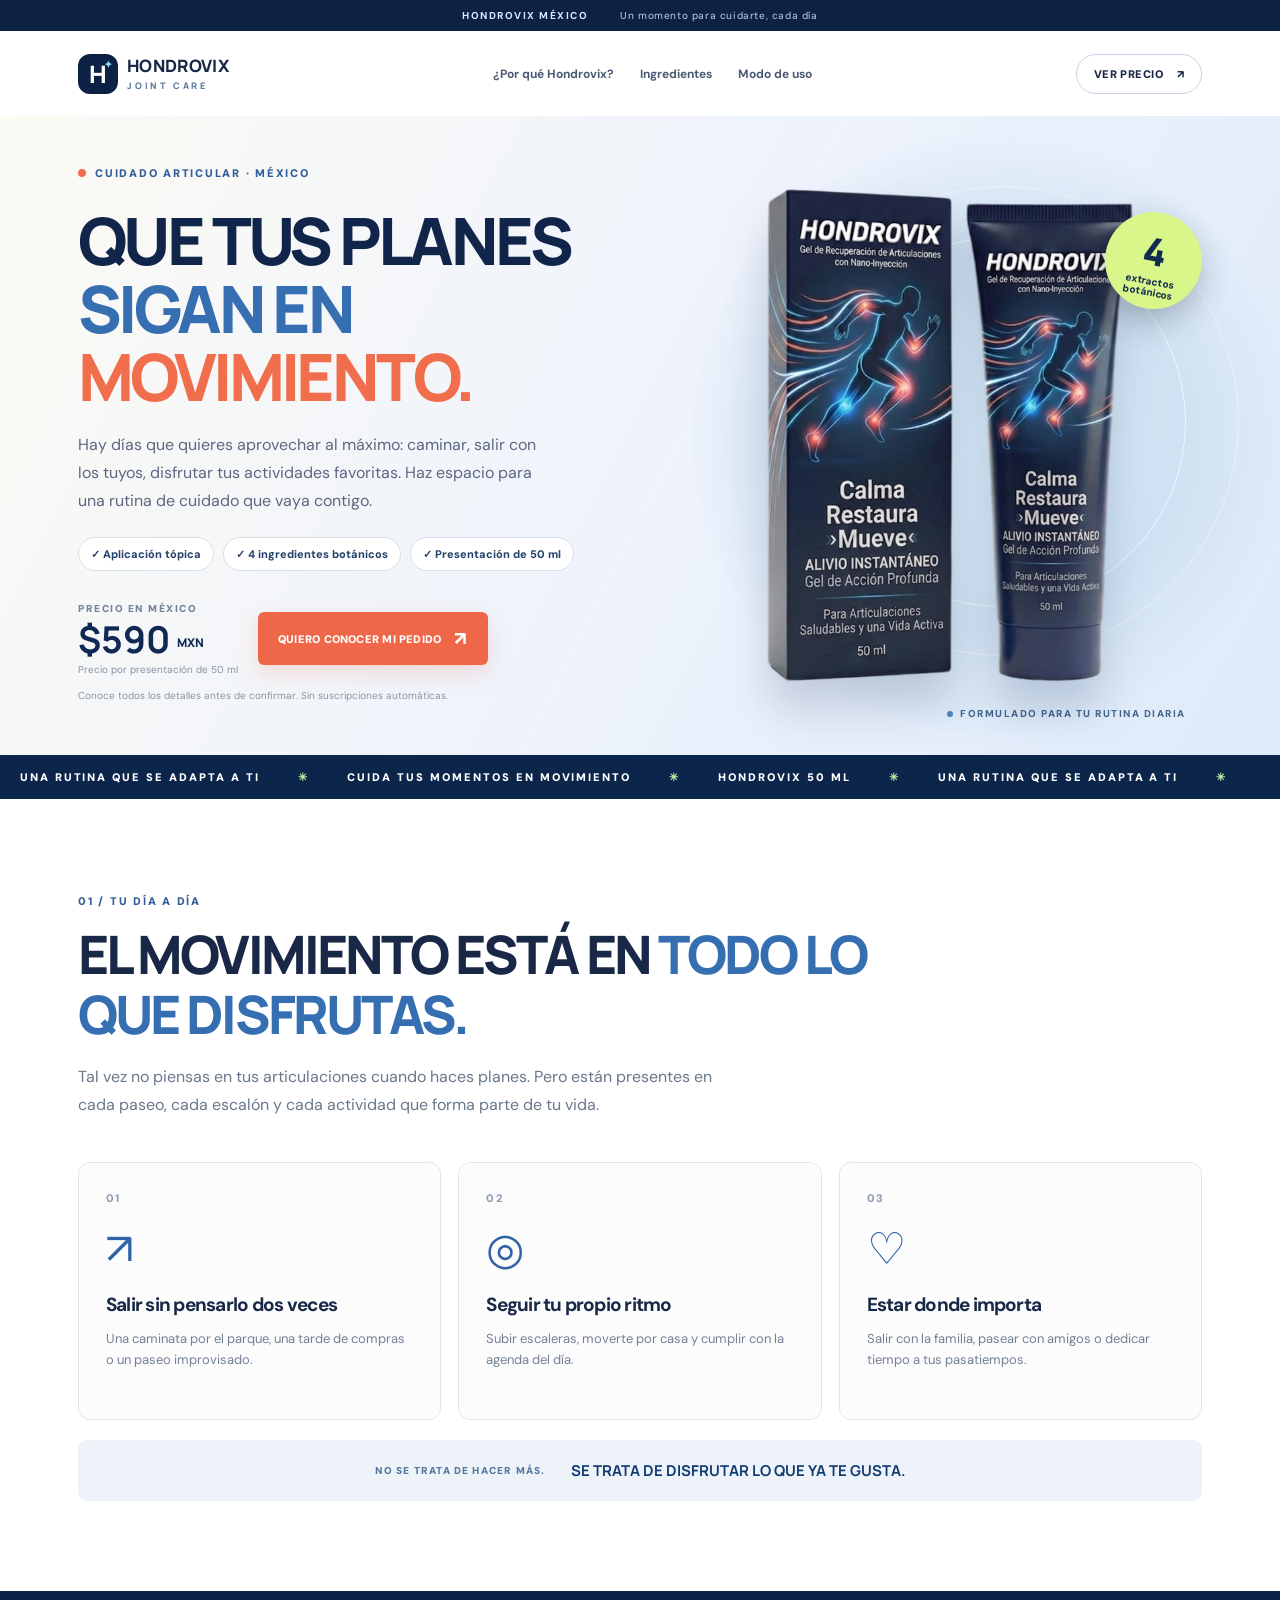
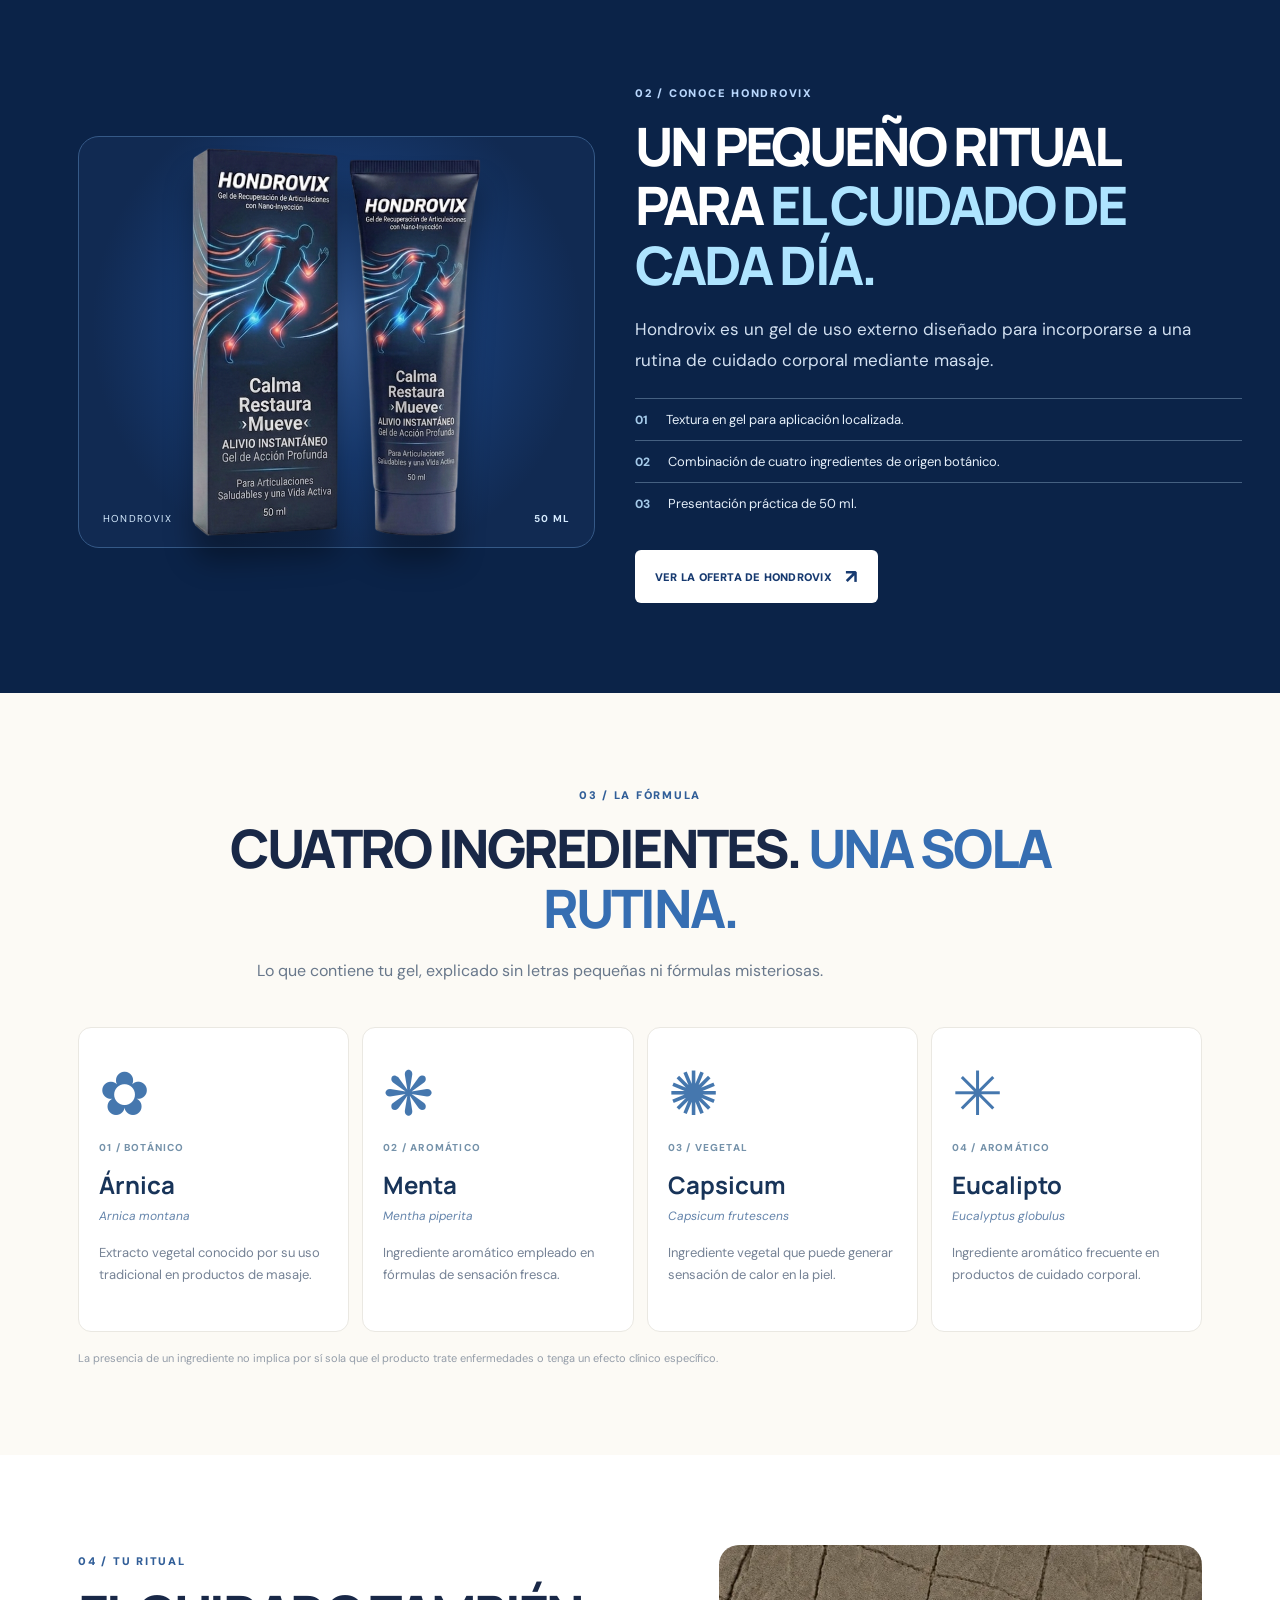
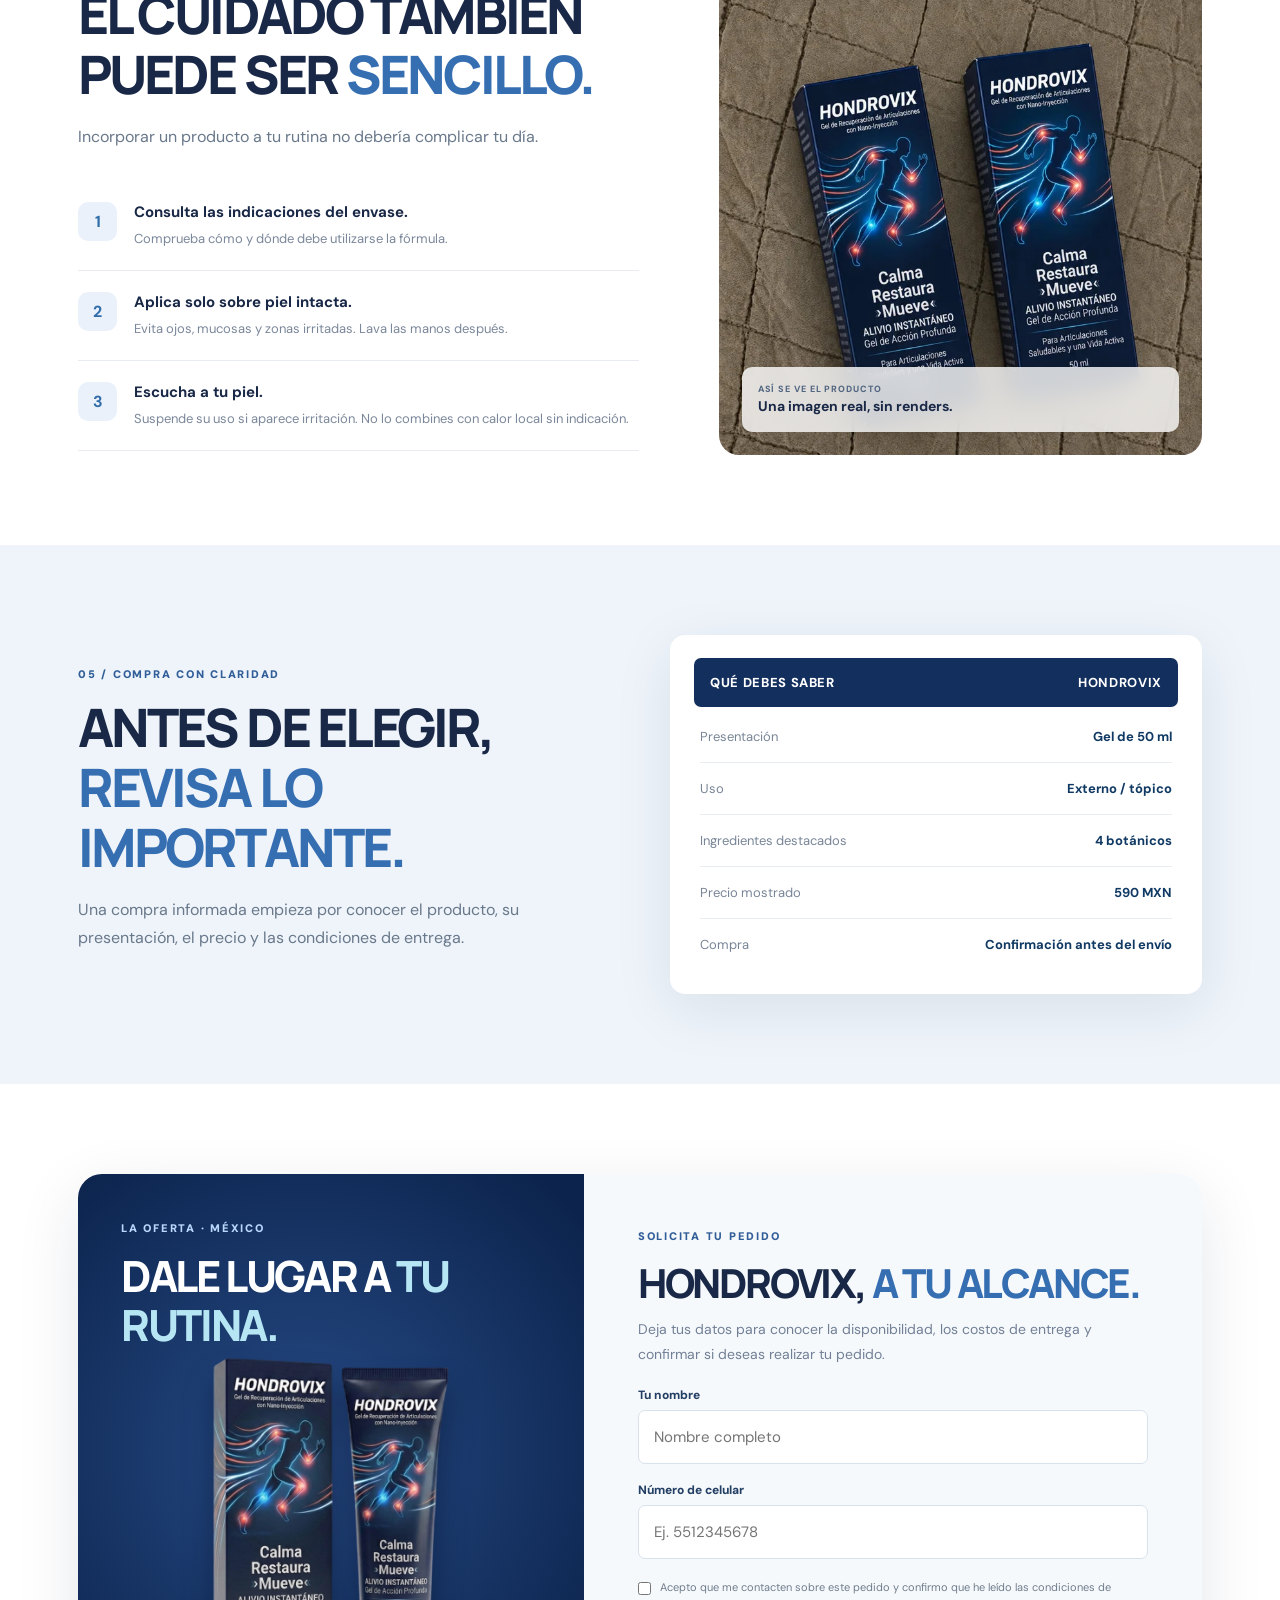
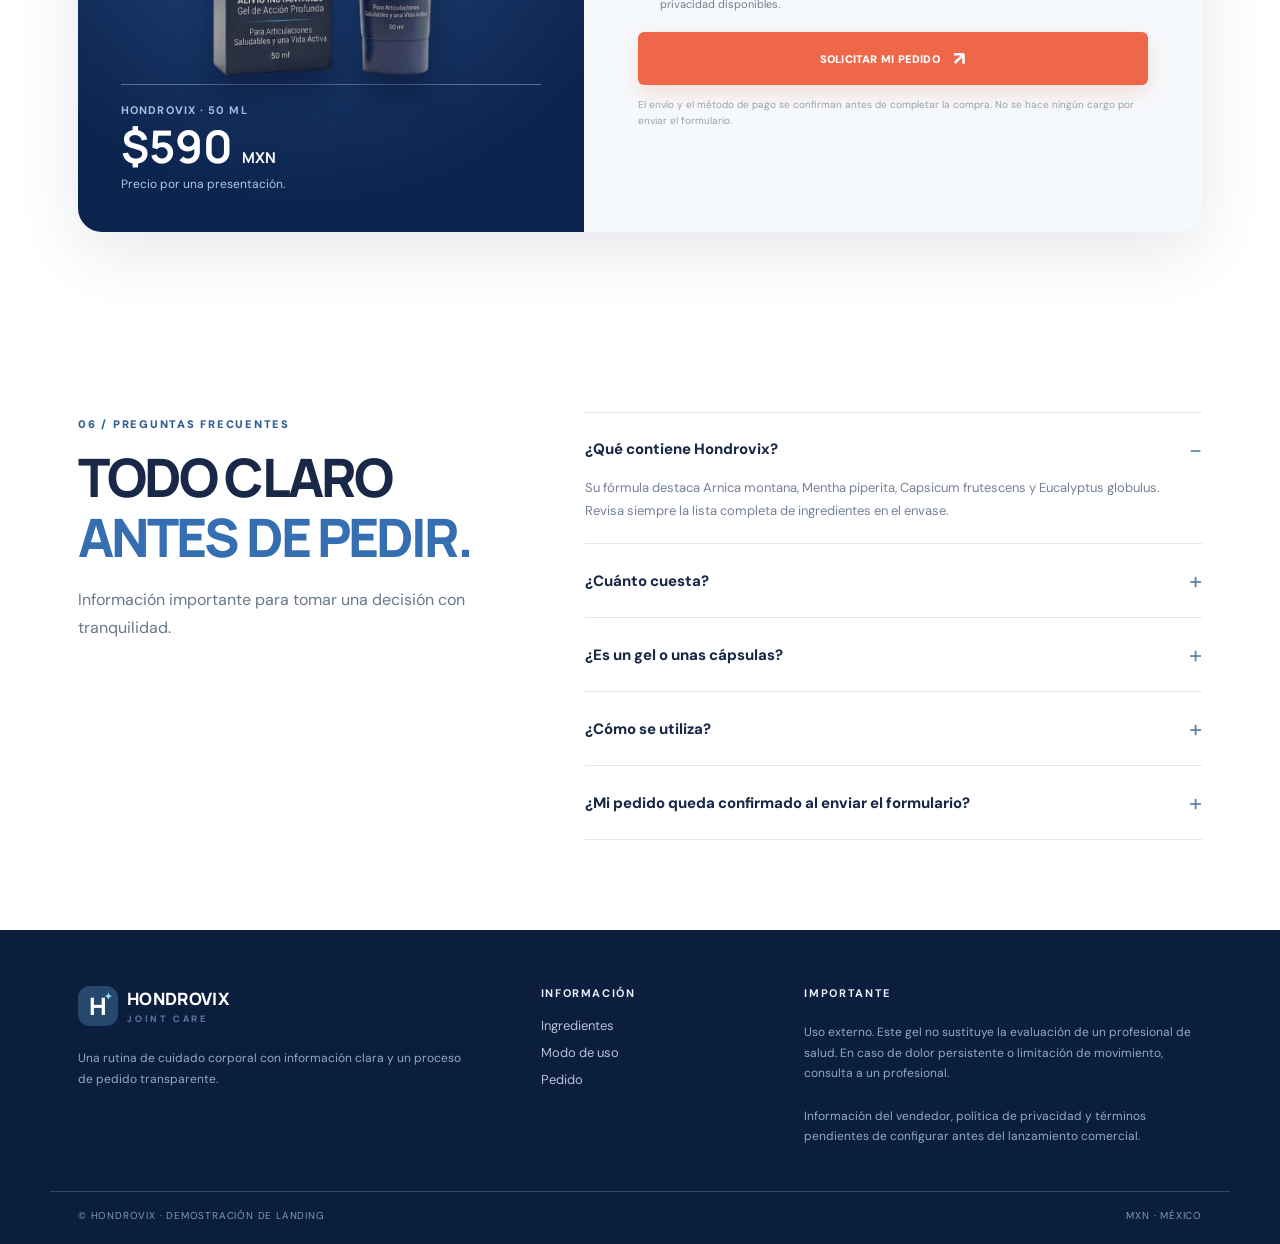
==== mx/hondrovix-premium/index.html @ dce7fdee "Add premium Hondrovix 590 MXN Mexican product funnel with supplied real images" ====
<!doctype html><html lang="es-MX"><head><meta charset="utf-8"><meta name="viewport" content="width=device-width,initial-scale=1"><meta name="theme-color" content="#0e2142"><meta name="description" content="Descubre Hondrovix, gel corporal con árnica, menta, capsicum y eucalipto. Consulta sus ingredientes, modo de uso y precio en México."><title>Hondrovix | Tu rutina, en movimiento</title><link rel="preconnect" href="https://fonts.googleapis.com"><link rel="preconnect" href="https://fonts.gstatic.com" crossorigin><link href="https://fonts.googleapis.com/css2?family=DM+Sans:wght@400;500;600;700;800&family=Manrope:wght@400;500;600;700;800&display=swap" rel="stylesheet"><link rel="stylesheet" href="styles.css"></head><body>
<div class="top-strip"><span>HONDROVIX MÉXICO</span><span>Un momento para cuidarte, cada día</span></div>
<header class="header shell"><a class="brand" href="#inicio"><span class="brandmark">H<span>✦</span></span><span>HONDROVIX<small>JOINT CARE</small></span></a><nav><a href="#porque">¿Por qué Hondrovix?</a><a href="#formula">Ingredientes</a><a href="#uso">Modo de uso</a></nav><a href="#pedido" class="header-cta">VER PRECIO <span>↗</span></a></header>
<main>
<section class="hero" id="inicio"><div class="shell hero-grid"><div class="hero-content"><div class="eyebrow"><span class="dot"></span> CUIDADO ARTICULAR · MÉXICO</div><h1>QUE TUS PLANES <em>SIGAN EN</em> <span>MOVIMIENTO.</span></h1><p class="hero-lead">Hay días que quieres aprovechar al máximo: caminar, salir con los tuyos, disfrutar tus actividades favoritas. Haz espacio para una rutina de cuidado que vaya contigo.</p><div class="mini-checks"><span>✓ Aplicación tópica</span><span>✓ 4 ingredientes botánicos</span><span>✓ Presentación de 50 ml</span></div><div class="hero-mobile-photo"><img src="assets/hondrovix-product.png" alt="Hondrovix gel: tubo y caja de 50 ml"></div><div class="offer-row"><div><small>PRECIO EN MÉXICO</small><strong id="hero-price">$590 <sup>MXN</sup></strong><span>Precio por presentación de 50 ml</span></div><a href="#pedido" class="btn primary" data-track="HeroCTA">QUIERO CONOCER MI PEDIDO <span>↗</span></a></div><p class="hero-note">Conoce todos los detalles antes de confirmar. Sin suscripciones automáticas.</p></div><div class="hero-art"><div class="hero-glow"></div><div class="orb orb-one"></div><div class="orb orb-two"></div><div class="photo-frame"><img src="assets/hondrovix-product.png" alt="Presentación Hondrovix: caja y gel de 50 mililitros"></div><div class="hero-sticker">4 <small>extractos<br>botánicos</small></div><div class="art-foot"><i></i> FORMULADO PARA TU RUTINA DIARIA</div></div></div><div class="marquee"><div>UNA RUTINA QUE SE ADAPTA A TI <span>✳</span> CUIDA TUS MOMENTOS EN MOVIMIENTO <span>✳</span> HONDROVIX 50 ML <span>✳</span> UNA RUTINA QUE SE ADAPTA A TI <span>✳</span></div></div></section>
<section class="problem section" id="porque"><div class="shell"><div class="section-head"><span class="kicker">01 / TU DÍA A DÍA</span><h2>EL MOVIMIENTO ESTÁ EN <em>TODO LO QUE DISFRUTAS.</em></h2><p>Tal vez no piensas en tus articulaciones cuando haces planes. Pero están presentes en cada paseo, cada escalón y cada actividad que forma parte de tu vida.</p></div><div class="moments"><article><div class="moment-number">01</div><div class="moment-icon">↗</div><h3>Salir sin pensarlo dos veces</h3><p>Una caminata por el parque, una tarde de compras o un paseo improvisado.</p></article><article><div class="moment-number">02</div><div class="moment-icon">◎</div><h3>Seguir tu propio ritmo</h3><p>Subir escaleras, moverte por casa y cumplir con la agenda del día.</p></article><article><div class="moment-number">03</div><div class="moment-icon">♡</div><h3>Estar donde importa</h3><p>Salir con la familia, pasear con amigos o dedicar tiempo a tus pasatiempos.</p></article></div><div class="bridge"><span>NO SE TRATA DE HACER MÁS.</span><strong>SE TRATA DE DISFRUTAR LO QUE YA TE GUSTA.</strong></div></div></section>
<section class="discover section"><div class="shell discover-grid"><div class="discover-visual"><img src="assets/hondrovix-product.png" alt="Hondrovix producto para uso externo"><div class="visual-caption">HONDROVIX <b>50 ML</b></div></div><div><span class="kicker light">02 / CONOCE HONDROVIX</span><h2>UN PEQUEÑO RITUAL PARA <em>EL CUIDADO DE CADA DÍA.</em></h2><p class="big-copy">Hondrovix es un gel de uso externo diseñado para incorporarse a una rutina de cuidado corporal mediante masaje.</p><div class="detail-list"><div><span>01</span><p>Textura en gel para aplicación localizada.</p></div><div><span>02</span><p>Combinación de cuatro ingredientes de origen botánico.</p></div><div><span>03</span><p>Presentación práctica de 50 ml.</p></div></div><a class="btn white" href="#pedido" data-track="DiscoverCTA">VER LA OFERTA DE HONDROVIX <span>↗</span></a></div></div></section>
<section class="formula section" id="formula"><div class="shell"><div class="section-head centered"><span class="kicker">03 / LA FÓRMULA</span><h2>CUATRO INGREDIENTES. <em>UNA SOLA RUTINA.</em></h2><p>Lo que contiene tu gel, explicado sin letras pequeñas ni fórmulas misteriosas.</p></div><div class="ingredient-grid"><article><div class="ingredient-symbol">✿</div><span>01 / BOTÁNICO</span><h3>Árnica</h3><small>Arnica montana</small><p>Extracto vegetal conocido por su uso tradicional en productos de masaje.</p></article><article><div class="ingredient-symbol">❋</div><span>02 / AROMÁTICO</span><h3>Menta</h3><small>Mentha piperita</small><p>Ingrediente aromático empleado en fórmulas de sensación fresca.</p></article><article><div class="ingredient-symbol">✺</div><span>03 / VEGETAL</span><h3>Capsicum</h3><small>Capsicum frutescens</small><p>Ingrediente vegetal que puede generar sensación de calor en la piel.</p></article><article><div class="ingredient-symbol">✳</div><span>04 / AROMÁTICO</span><h3>Eucalipto</h3><small>Eucalyptus globulus</small><p>Ingrediente aromático frecuente en productos de cuidado corporal.</p></article></div><p class="micro-note">La presencia de un ingrediente no implica por sí sola que el producto trate enfermedades o tenga un efecto clínico específico.</p></div></section>
<section class="how section" id="uso"><div class="shell how-grid"><div><span class="kicker">04 / TU RITUAL</span><h2>EL CUIDADO TAMBIÉN PUEDE SER <em>SENCILLO.</em></h2><p>Incorporar un producto a tu rutina no debería complicar tu día.</p><div class="steps"><div><b>1</b><p><strong>Consulta las indicaciones del envase.</strong><span>Comprueba cómo y dónde debe utilizarse la fórmula.</span></p></div><div><b>2</b><p><strong>Aplica solo sobre piel intacta.</strong><span>Evita ojos, mucosas y zonas irritadas. Lava las manos después.</span></p></div><div><b>3</b><p><strong>Escucha a tu piel.</strong><span>Suspende su uso si aparece irritación. No lo combines con calor local sin indicación.</span></p></div></div></div><div class="real-photo"><img src="assets/hondrovix-real.webp" alt="Fotografía real de las cajas de Hondrovix"><div class="photo-label"><span>ASÍ SE VE EL PRODUCTO</span><b>Una imagen real, sin renders.</b></div></div></div></section>
<section class="compete section"><div class="shell compare-grid"><div><span class="kicker">05 / COMPRA CON CLARIDAD</span><h2>ANTES DE ELEGIR, <em>REVISA LO IMPORTANTE.</em></h2><p>Una compra informada empieza por conocer el producto, su presentación, el precio y las condiciones de entrega.</p></div><div class="comparison"><div class="compare-head"><span>QUÉ DEBES SABER</span><b>HONDROVIX</b></div><div><span>Presentación</span><strong>Gel de 50 ml</strong></div><div><span>Uso</span><strong>Externo / tópico</strong></div><div><span>Ingredientes destacados</span><strong>4 botánicos</strong></div><div><span>Precio mostrado</span><strong>590 MXN</strong></div><div><span>Compra</span><strong>Confirmación antes del envío</strong></div></div></div></section>
<section class="order section" id="pedido"><div class="shell"><div class="order-wrapper"><div class="order-visual"><span class="kicker light">LA OFERTA · MÉXICO</span><h2>DALE LUGAR A <em>TU RUTINA.</em></h2><img src="assets/hondrovix-product.png" alt="Un paquete de Hondrovix, gel y caja"><div class="order-price"><span>HONDROVIX · 50 ML</span><strong>$590 <small>MXN</small></strong><p>Precio por una presentación.</p></div></div><div class="order-form"><span class="kicker">SOLICITA TU PEDIDO</span><h2>HONDROVIX, <em>A TU ALCANCE.</em></h2><p>Deja tus datos para conocer la disponibilidad, los costos de entrega y confirmar si deseas realizar tu pedido.</p><form id="lead-form" novalidate><label for="full-name">Tu nombre</label><input id="full-name" name="name" placeholder="Nombre completo" autocomplete="name" minlength="2" required><label for="telephone">Número de celular</label><input id="telephone" type="tel" name="phone" placeholder="Ej. 5512345678" autocomplete="tel" inputmode="tel" required><label class="checkline"><input type="checkbox" name="consent" required> <span>Acepto que me contacten sobre este pedido y confirmo que he leído las condiciones de privacidad disponibles.</span></label><input type="hidden" name="offer_code" value="G2"><input type="hidden" name="offer_id" value="1670"><button class="btn primary full" type="submit">SOLICITAR MI PEDIDO <span>↗</span></button><p id="form-status" aria-live="polite" class="form-status"></p><small>El envío y el método de pago se confirman antes de completar la compra. No se hace ningún cargo por enviar el formulario.</small></form></div></div></div></section>
<section class="faq section"><div class="shell faq-grid"><div><span class="kicker">06 / PREGUNTAS FRECUENTES</span><h2>TODO CLARO <em>ANTES DE PEDIR.</em></h2><p>Información importante para tomar una decisión con tranquilidad.</p></div><div class="questions"><details open><summary>¿Qué contiene Hondrovix?</summary><p>Su fórmula destaca Arnica montana, Mentha piperita, Capsicum frutescens y Eucalyptus globulus. Revisa siempre la lista completa de ingredientes en el envase.</p></details><details><summary>¿Cuánto cuesta?</summary><p>El precio de la presentación ofrecida es de $590 MXN. Los costos de envío, si corresponden, se informan antes de confirmar el pedido.</p></details><details><summary>¿Es un gel o unas cápsulas?</summary><p>Hondrovix es un gel tópico de 50 ml para uso externo; no se ingiere.</p></details><details><summary>¿Cómo se utiliza?</summary><p>Sigue las instrucciones reales del envase. Evita piel irritada, ojos y mucosas. Los extractos vegetales pueden causar irritación en personas sensibles.</p></details><details><summary>¿Mi pedido queda confirmado al enviar el formulario?</summary><p>No. Primero se verifican los datos, la disponibilidad y las condiciones de envío y pago. La compra se confirma después.</p></details></div></div></section>
</main><footer><div class="shell foot-grid"><div><a class="brand footbrand" href="#inicio"><span class="brandmark">H<span>✦</span></span><span>HONDROVIX<small>JOINT CARE</small></span></a><p>Una rutina de cuidado corporal con información clara y un proceso de pedido transparente.</p></div><div><strong>INFORMACIÓN</strong><a href="#formula">Ingredientes</a><a href="#uso">Modo de uso</a><a href="#pedido">Pedido</a></div><div><strong>IMPORTANTE</strong><p>Uso externo. Este gel no sustituye la evaluación de un profesional de salud. En caso de dolor persistente o limitación de movimiento, consulta a un profesional.</p><p id="seller-note">Información del vendedor, política de privacidad y términos pendientes de configurar antes del lanzamiento comercial.</p></div></div><div class="shell copyright"><span>© HONDROVIX · DEMOSTRACIÓN DE LANDING</span><span>MXN · MÉXICO</span></div></footer><div class="sticky-cta"><div><small>HONDROVIX 50 ML</small><strong>$590 MXN</strong></div><a href="#pedido" data-track="StickyCTA">PEDIR AHORA ↗</a></div><script src="config.js"></script><script src="app.js"></script></body></html>
---- mx/hondrovix-premium/styles.css ----
:root{--navy:#0d2145;--blue:#173a77;--cream:#f7f4ed;--ink:#192847;--muted:#65738a;--lime:#d8f58e;--coral:#fa684b;--line:#e5e9ef;--white:#fff;--shadow:0 15px 60px #0b1c3e16}*{box-sizing:border-box}html{scroll-behavior:smooth}body{margin:0;color:var(--ink);font-family:'DM Sans',Arial,sans-serif;background:#fff;-webkit-font-smoothing:antialiased}a{color:inherit;text-decoration:none}button,input{font:inherit}button{cursor:pointer}img{display:block;max-width:100%}.shell{max-width:1180px;margin:auto;padding:0 28px}.top-strip{background:#0d2145;color:#dae5ff;min-height:31px;display:flex;justify-content:center;align-items:center;gap:32px;font-weight:800;font-size:10px;letter-spacing:.15em}.top-strip span+span{font-weight:500;letter-spacing:.06em;color:#a6bddd}.header{height:85px;display:flex;align-items:center;gap:34px;justify-content:space-between}.brand{display:flex;gap:9px;align-items:center;font-family:Manrope;font-size:17px;font-weight:800;letter-spacing:.02em;line-height:1}.brand small{display:block;color:#5b789d;font-size:9px;letter-spacing:.31em;margin-top:7px}.brandmark{display:grid;place-items:center;position:relative;color:#fff;font-weight:900;font-size:24px;background:var(--navy);border-radius:12px;width:40px;height:40px}.brandmark span{position:absolute;color:#8bdbfe;font-size:10px;right:6px;top:5px}.header nav{display:flex;gap:26px;font-size:12px;color:#4b5a73;font-weight:700}.header nav a:hover{color:#006bdf}.header-cta{border:1px solid #c7d4e7;padding:12px 17px;border-radius:50px;font-size:11px;font-weight:900;letter-spacing:.04em;white-space:nowrap}.header-cta span{margin-left:10px}.hero{background:linear-gradient(117deg,#fcfaf4 0%,#eef3fc 52%,#ddeafa 100%);overflow:hidden}.hero-grid{display:grid;grid-template-columns:53% 47%;min-height:610px;align-items:center}.hero-content{padding:45px 0 53px;position:relative;z-index:2}.eyebrow,.kicker{font-size:11px;letter-spacing:.16em;font-weight:900;color:#315e98;display:inline-flex;align-items:center;gap:9px}.dot{width:8px;height:8px;border-radius:100%;background:#ef704f;display:inline-block}h1,h2,h3,p{margin-top:0}h1,h2{font-family:Manrope,Arial,sans-serif;letter-spacing:-.055em}h1{font-size:clamp(41px,5.1vw,76px);line-height:1.04;margin:25px 0 20px;color:#11254b;font-weight:800}h1 em,h2 em{font-style:normal;color:#366eb2}h1 span{display:block;color:#f16e4c}.hero-lead{font-size:16px;line-height:1.75;color:#5c6881;max-width:480px}.mini-checks{display:flex;flex-wrap:wrap;gap:9px;margin:22px 0 31px}.mini-checks span{background:#fff;border:1px solid #d7e1ea;padding:9px 12px;border-radius:35px;font-size:11px;font-weight:800;color:#24426b}.offer-row{display:flex;align-items:center;gap:20px}.offer-row>div{min-width:160px}.offer-row small,.offer-row strong,.offer-row>div>span{display:block}.offer-row small{letter-spacing:.15em;font-size:10px;font-weight:900;color:#72839a}.offer-row strong{font-family:Manrope;font-size:37px;color:#102954;line-height:1.3}.offer-row strong sup{font-size:12px;font-weight:800;vertical-align:middle}.offer-row>div>span{font-size:10px;color:#8793a5}.btn{min-height:53px;display:inline-flex;align-items:center;justify-content:center;gap:13px;border-radius:6px;padding:14px 20px;letter-spacing:.02em;font-size:11px;font-weight:900;text-align:center;border:0;transition:transform .2s,box-shadow .2s}.btn:hover{transform:translateY(-2px);box-shadow:0 12px 25px #f15c453c}.btn span{font-size:19px}.primary{background:#ef6749;color:#fff;box-shadow:0 8px 21px #ee694433}.hero-note{font-size:10px;color:#8a93a3;margin:13px 0 0}.hero-art{height:100%;position:relative;display:flex;align-items:center;justify-content:center}.hero-glow{position:absolute;width:600px;height:600px;border-radius:50%;background:radial-gradient(circle,#d8eaf9 0%,#bfd7eb8a 45%,transparent 73%);right:-17%;top:3%}.orb{position:absolute;border:1px solid #ffffffa6;border-radius:50%;width:370px;height:370px;right:3%;top:19%}.orb-two{width:470px;height:470px;right:-7%;top:11%;border-color:#f7f9fa94}.photo-frame{position:relative;z-index:1;width:105%;transform:translate(12px,0)}.photo-frame img{width:100%;max-height:520px;object-fit:contain;filter:drop-shadow(0 31px 22px #1228512d)}.hero-sticker{position:absolute;z-index:2;top:15%;right:0;border-radius:50%;width:97px;height:97px;display:flex;flex-direction:column;align-items:center;justify-content:center;background:#d9f68b;color:#132b4f;font-family:Manrope;font-weight:900;font-size:38px;transform:rotate(11deg);box-shadow:0 12px 32px #2c3b4852}.hero-sticker small{font-family:'DM Sans';font-size:10px;line-height:1.1;text-align:center;font-weight:800}.art-foot{position:absolute;bottom:35px;right:16px;color:#43658b;font-size:10px;letter-spacing:.15em;font-weight:800}.art-foot i{width:6px;height:6px;background:#4c86bc;border-radius:50%;display:inline-block;margin-right:4px}.hero-mobile-photo{display:none}.marquee{background:#0c254b;color:#fff;overflow:hidden;white-space:nowrap;padding:15px 0}.marquee>div{width:max-content;min-width:100%;text-align:center;font-size:11px;letter-spacing:.18em;font-weight:900}.marquee span{color:#c0f6a2;margin:0 33px}.section{padding:90px 0}.section-head{max-width:860px}.section-head.centered{text-align:center;margin:auto auto 42px}.section-head h2,.discover h2,.how h2,.compare-grid h2,.faq h2,.order h2{font-size:clamp(32px,4.2vw,53px);font-weight:800;line-height:1.13;margin:15px 0 18px}.section-head p,.how-grid>div>p,.compare-grid>div>p,.faq-grid>div>p{color:#69788b;font-size:16px;line-height:1.75;max-width:660px}.moments{display:grid;grid-template-columns:repeat(3,1fr);gap:17px;margin-top:43px}.moments article{padding:28px 27px 37px;min-height:258px;border:1px solid #e1e7f0;background:#fcfcfc;border-radius:12px;position:relative;transition:transform .2s,background .2s}.moments article:hover{transform:translateY(-4px);background:#f5f9fd}.moment-number{font-size:11px;color:#8b9bb1;letter-spacing:.13em;font-weight:800}.moment-icon{font-size:44px;color:#3065a5;margin:15px 0 14px}.moments h3{font-size:19px;letter-spacing:-.04em;margin-bottom:11px}.moments p{font-size:13px;color:#748096;line-height:1.65;margin:0}.bridge{margin-top:20px;border-radius:9px;background:#edf3f9;padding:20px;display:flex;align-items:center;justify-content:center;gap:25px;text-align:center}.bridge span{font-size:10px;font-weight:900;letter-spacing:.12em;color:#5678a0}.bridge strong{font-family:Manrope;font-size:15px;color:#0f3b70}.discover{background:#0b2348;color:#fff;overflow:hidden}.discover-grid{display:grid;grid-template-columns:46% 54%;align-items:center;gap:40px}.discover-visual{position:relative;min-height:400px;background:radial-gradient(circle at 50% 46%,#325a98 0%,#173a70 40%,#112a52 72%);border:1px solid #355987;border-radius:21px;display:flex;justify-content:center;align-items:center}.discover-visual img{width:88%;max-height:410px;object-fit:contain;filter:drop-shadow(0 26px 14px #0005)}.visual-caption{position:absolute;bottom:22px;left:24px;right:24px;color:#d7ecff;font-size:10px;letter-spacing:.12em}.visual-caption b{float:right}.discover .kicker,.order .kicker.light{color:#b9d7fd}.discover h2{color:#fff}.discover h2 em{color:#aee4ff}.big-copy{color:#d2e0f1;font-size:17px;line-height:1.8}.detail-list{margin:23px 0 26px}.detail-list>div{border-top:1px solid #456081;display:flex;align-items:center;gap:18px;padding:12px 0}.detail-list span{color:#a5cae9;font-size:12px;font-weight:800}.detail-list p{color:#e5eff9;font-size:13px;margin:0}.btn.white{background:#fff;color:#173a70}.formula{background:#fcfaf5}.ingredient-grid{display:grid;grid-template-columns:repeat(4,1fr);gap:13px}.ingredient-grid article{background:#fff;border:1px solid #eae8e2;border-radius:13px;padding:25px 20px 32px;min-height:300px}.ingredient-symbol{height:82px;display:flex;align-items:center;color:#4577ae;font-size:61px}.ingredient-grid article>span{font-size:10px;letter-spacing:.12em;color:#7592aa;font-weight:800}.ingredient-grid h3{font-family:Manrope;font-size:24px;margin:12px 0 3px;color:#183459}.ingredient-grid small{font-size:12px;color:#6484ab;font-style:italic}.ingredient-grid p{font-size:13px;color:#758295;line-height:1.7;margin-top:17px}.micro-note{font-size:11px;color:#949da9;margin:19px 0 0}.how-grid{display:grid;grid-template-columns:1fr 43%;gap:80px;align-items:center}.steps{margin-top:30px}.steps>div{display:flex;gap:17px;padding:21px 0;border-bottom:1px solid #e8ecf2}.steps b{width:39px;height:39px;display:grid;place-items:center;border-radius:10px;background:#eaf1fb;color:#316da9;flex-shrink:0}.steps strong{display:block;font-size:15px;margin-bottom:7px}.steps span{display:block;color:#7b879a;font-size:13px;line-height:1.55}.steps p{margin:0}.real-photo{height:510px;position:relative;border-radius:20px;overflow:hidden;background:#d1c7b8}.real-photo>img{width:100%;height:100%;object-fit:cover}.photo-label{position:absolute;left:23px;right:23px;bottom:23px;background:#fffc;padding:16px;border-radius:10px;backdrop-filter:blur(10px)}.photo-label span{display:block;font-size:9px;letter-spacing:.1em;color:#526681;font-weight:800}.photo-label b{font-size:14px}.compete{background:#eef4fa}.compare-grid{display:grid;grid-template-columns:1fr 1fr;gap:60px;align-items:center}.comparison{background:#fff;border-radius:15px;padding:24px 30px;box-shadow:var(--shadow)}.comparison>div{display:flex;align-items:center;justify-content:space-between;gap:12px;padding:17px 0;border-bottom:1px solid #e7edf2;font-size:13px}.comparison>div:last-child{border:0}.comparison>div>span{color:#788597}.comparison strong{font-size:13px;color:#103963;text-align:right}.comparison .compare-head{background:#132f5d;color:#fff;padding:16px;border-radius:7px;border:0;margin:-1px -6px 4px;font-weight:800;letter-spacing:.05em}.compare-head span,.compare-head b{color:#fff!important}.order{background:#fff}.order-wrapper{display:grid;grid-template-columns:45% 55%;background:#f6f9fc;border-radius:24px;overflow:hidden;box-shadow:0 20px 65px #0a25501b}.order-visual{background:radial-gradient(circle at 45% 42%,#264a85,#0c244d 76%);color:#fff;padding:47px 43px 40px;display:flex;flex-direction:column;align-items:flex-start;position:relative;overflow:hidden}.order-visual h2{font-size:43px;color:#fff;margin:17px 0 0}.order-visual h2 em{color:#b6e6f4}.order-visual>img{width:93%;height:335px;object-fit:contain;margin:auto;filter:drop-shadow(0 20px 15px #020b2166)}.order-price{width:100%;display:flex;flex-direction:column;border-top:1px solid #577298;padding-top:18px}.order-price span{color:#a9c3e5;font-size:11px;letter-spacing:.1em;font-weight:700}.order-price strong{font-family:Manrope;font-size:45px;line-height:1.3}.order-price strong small{font-size:15px}.order-price p{font-size:12px;color:#b3c7e3;margin:0}.order-form{padding:50px 54px}.order-form>p{font-size:14px;line-height:1.75;color:#728096;margin:0 0 21px}.order-form h2{font-size:40px;margin-bottom:12px}.order-form form>label:not(.checkline){font-size:12px;color:#233f64;font-weight:800;display:block;margin:18px 0 7px}.order-form input:not([type=checkbox]){width:100%;padding:16px 15px;border:1px solid #d8e2ec;border-radius:7px;background:#fff;outline:none;font-size:15px}.order-form input:focus{border-color:#2b74be;box-shadow:0 0 0 3px #2b74be18}.checkline{display:flex;align-items:flex-start;gap:9px;margin:20px 0;font-size:11px;color:#707d8c;line-height:1.5}.checkline input{margin:3px 0 0;flex-shrink:0}.full{width:100%}.order-form form>small{display:block;font-size:10px;line-height:1.6;color:#98a1ae;margin-top:12px}.form-status{margin:10px 0;color:#0b7054;font-size:12px;line-height:1.45}.form-status.error{color:#b8322b}.faq-grid{display:grid;grid-template-columns:38% 1fr;gap:80px}.questions details{border-bottom:1px solid #e3e8f0;padding:21px 0}.questions details:first-child{border-top:1px solid #e3e8f0}.questions summary{cursor:pointer;list-style:none;font-weight:800;font-size:15px;display:flex;align-items:center;justify-content:space-between;gap:16px}.questions summary:after{content:'+';font-weight:400;font-size:24px;color:#5c83b3}.questions details[open] summary:after{content:'−'}.questions p{font-size:13px;line-height:1.75;color:#758197;margin:12px 25px 0 0}footer{background:#0b1e3d;color:#eaf0fa;padding:56px 0 22px}.foot-grid{display:grid;grid-template-columns:1.4fr .7fr 1.4fr;gap:65px}.footbrand{color:#fff}.footbrand .brandmark{background:#27486d}.foot-grid p{color:#95a9c3;font-size:12px;line-height:1.7;margin-top:22px}.foot-grid strong{display:block;font-size:11px;letter-spacing:.15em;margin-bottom:17px}.foot-grid a:not(.brand){display:block;color:#b3c3d8;font-size:13px;margin:10px 0}.copyright{border-top:1px solid #314567;margin-top:33px;padding-top:17px;display:flex;justify-content:space-between;font-size:10px;color:#8299b5;letter-spacing:.08em}.sticky-cta{display:none}@media(max-width:1020px){.header nav{gap:12px}.hero-grid{grid-template-columns:54% 46%}.hero-content h1{font-size:53px}.offer-row{align-items:flex-start;flex-direction:column;gap:10px}.hero-art .photo-frame{transform:translate(0,0)}.how-grid{gap:35px}.discover-grid{gap:25px}.order-form{padding:38px 30px}.foot-grid{gap:30px}}@media(max-width:720px){.shell{padding:0 19px}.top-strip{font-size:9px;gap:12px}.top-strip span+span{display:none}.header{height:70px}.header nav{display:none}.brand{font-size:15px}.header-cta{font-size:9px;padding:11px 14px}.hero-grid{display:flex;flex-direction:column;align-items:stretch;min-height:auto}.hero-content{padding:43px 0 37px}.hero h1{font-size:clamp(38px,11.2vw,63px);margin:21px 0 14px;line-height:1.04;max-width:550px}.hero-lead{font-size:14px;line-height:1.65}.mini-checks{gap:6px;margin:18px 0}.mini-checks span{font-size:9px;padding:8px}.hero-mobile-photo{display:block;max-width:350px;height:280px;margin:-2px auto 6px}.hero-mobile-photo img{width:100%;height:100%;object-fit:contain;filter:drop-shadow(0 14px 12px #142a4833)}.hero-art{display:none}.offer-row{display:flex;flex-direction:row;align-items:center;justify-content:space-between;gap:10px}.offer-row>div{min-width:0}.offer-row strong{font-size:30px}.offer-row .btn{min-width:0;max-width:54%;padding:12px 9px;font-size:10px;line-height:1.3}.hero-note{font-size:10px}.section{padding:62px 0}.section-head h2,.discover h2,.how h2,.compare-grid h2,.faq h2,.order h2{font-size:35px}.section-head p,.how-grid>div>p,.compare-grid>div>p{font-size:14px}.moments{grid-template-columns:1fr;gap:10px;margin-top:27px}.moments article{min-height:auto;padding:20px 22px}.moment-icon{font-size:31px;margin:6px 0}.moments h3{font-size:17px;margin-bottom:7px}.bridge{flex-direction:column;gap:6px}.discover-grid,.how-grid,.compare-grid,.faq-grid,.order-wrapper{grid-template-columns:1fr;gap:25px}.discover-visual{min-height:300px;max-height:390px}.discover-visual img{max-height:350px}.discover-grid>div:first-child{order:2}.discover-grid>div:last-child{order:1}.ingredient-grid{grid-template-columns:repeat(2,1fr)}.ingredient-grid article{min-height:260px;padding:18px}.ingredient-symbol{height:60px;font-size:49px}.ingredient-grid h3{font-size:20px}.real-photo{height:430px;max-width:470px;width:100%;margin:auto}.comparison{padding:16px 20px}.order-wrapper{gap:0}.order-visual{padding:30px 23px}.order-visual h2{font-size:31px}.order-visual>img{height:250px}.order-price strong{font-size:38px}.order-form{padding:31px 22px 35px}.order-form h2{font-size:33px}.faq-grid{gap:13px}.foot-grid{grid-template-columns:1fr 1fr;gap:28px}.foot-grid>div:first-child{grid-column:span 2}.foot-grid>div:last-child{grid-column:span 2}.copyright{font-size:9px;gap:8px;padding-bottom:55px}.sticky-cta{display:flex;position:fixed;bottom:0;left:0;right:0;z-index:15;align-items:center;justify-content:space-between;gap:12px;background:#fff;border-top:1px solid #e4e9ef;box-shadow:0 -9px 30px #1728481a;padding:10px 16px env(safe-area-inset-bottom)}.sticky-cta div small{display:block;font-size:9px;color:#60748b;font-weight:700}.sticky-cta div strong{font-family:Manrope;font-size:20px;color:#0d2f5b}.sticky-cta>a{padding:13px 19px;color:#fff;background:#ef6749;font-weight:900;font-size:11px;border-radius:5px}}@media(max-width:380px){.offer-row{flex-direction:column;align-items:stretch}.offer-row .btn{max-width:none}.hero-mobile-photo{height:240px}.brand{font-size:13px}.hero h1{font-size:37px}.ingredient-grid article{padding:15px}.order-form{padding:28px 18px}}
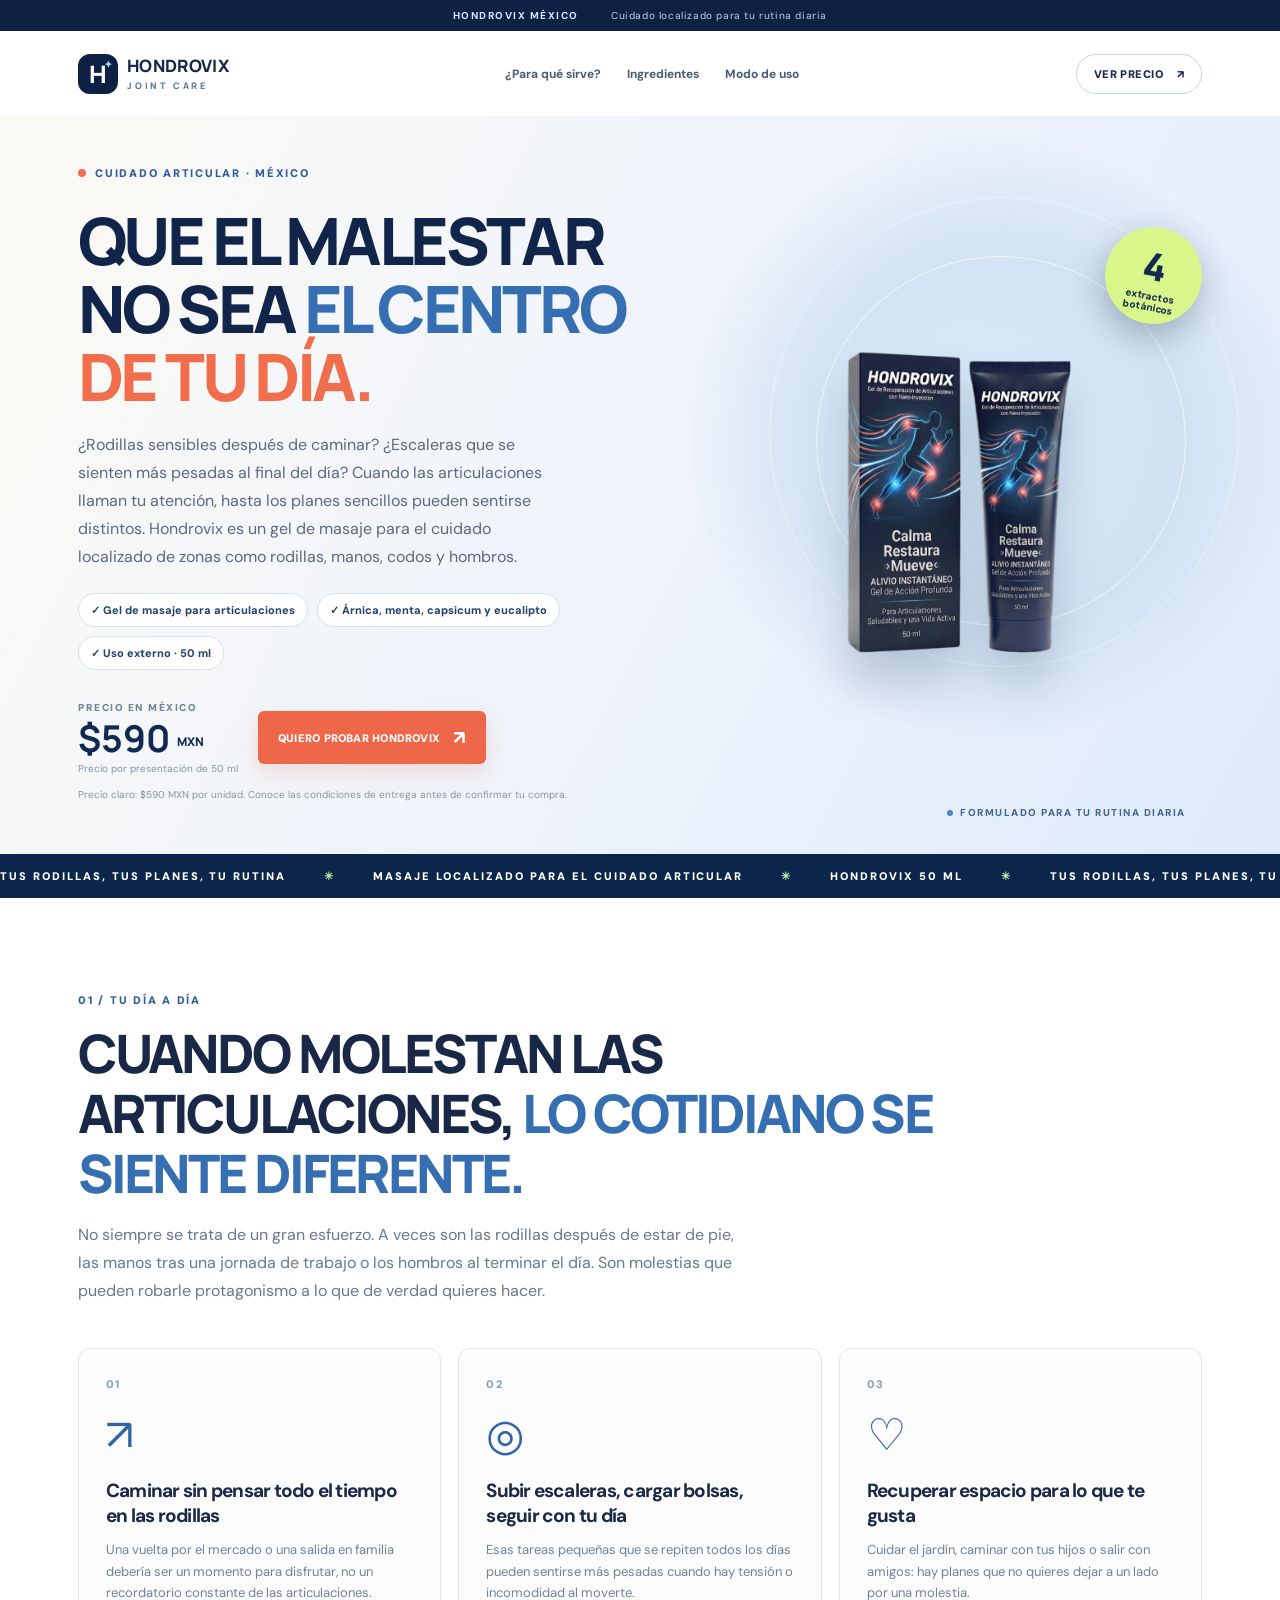
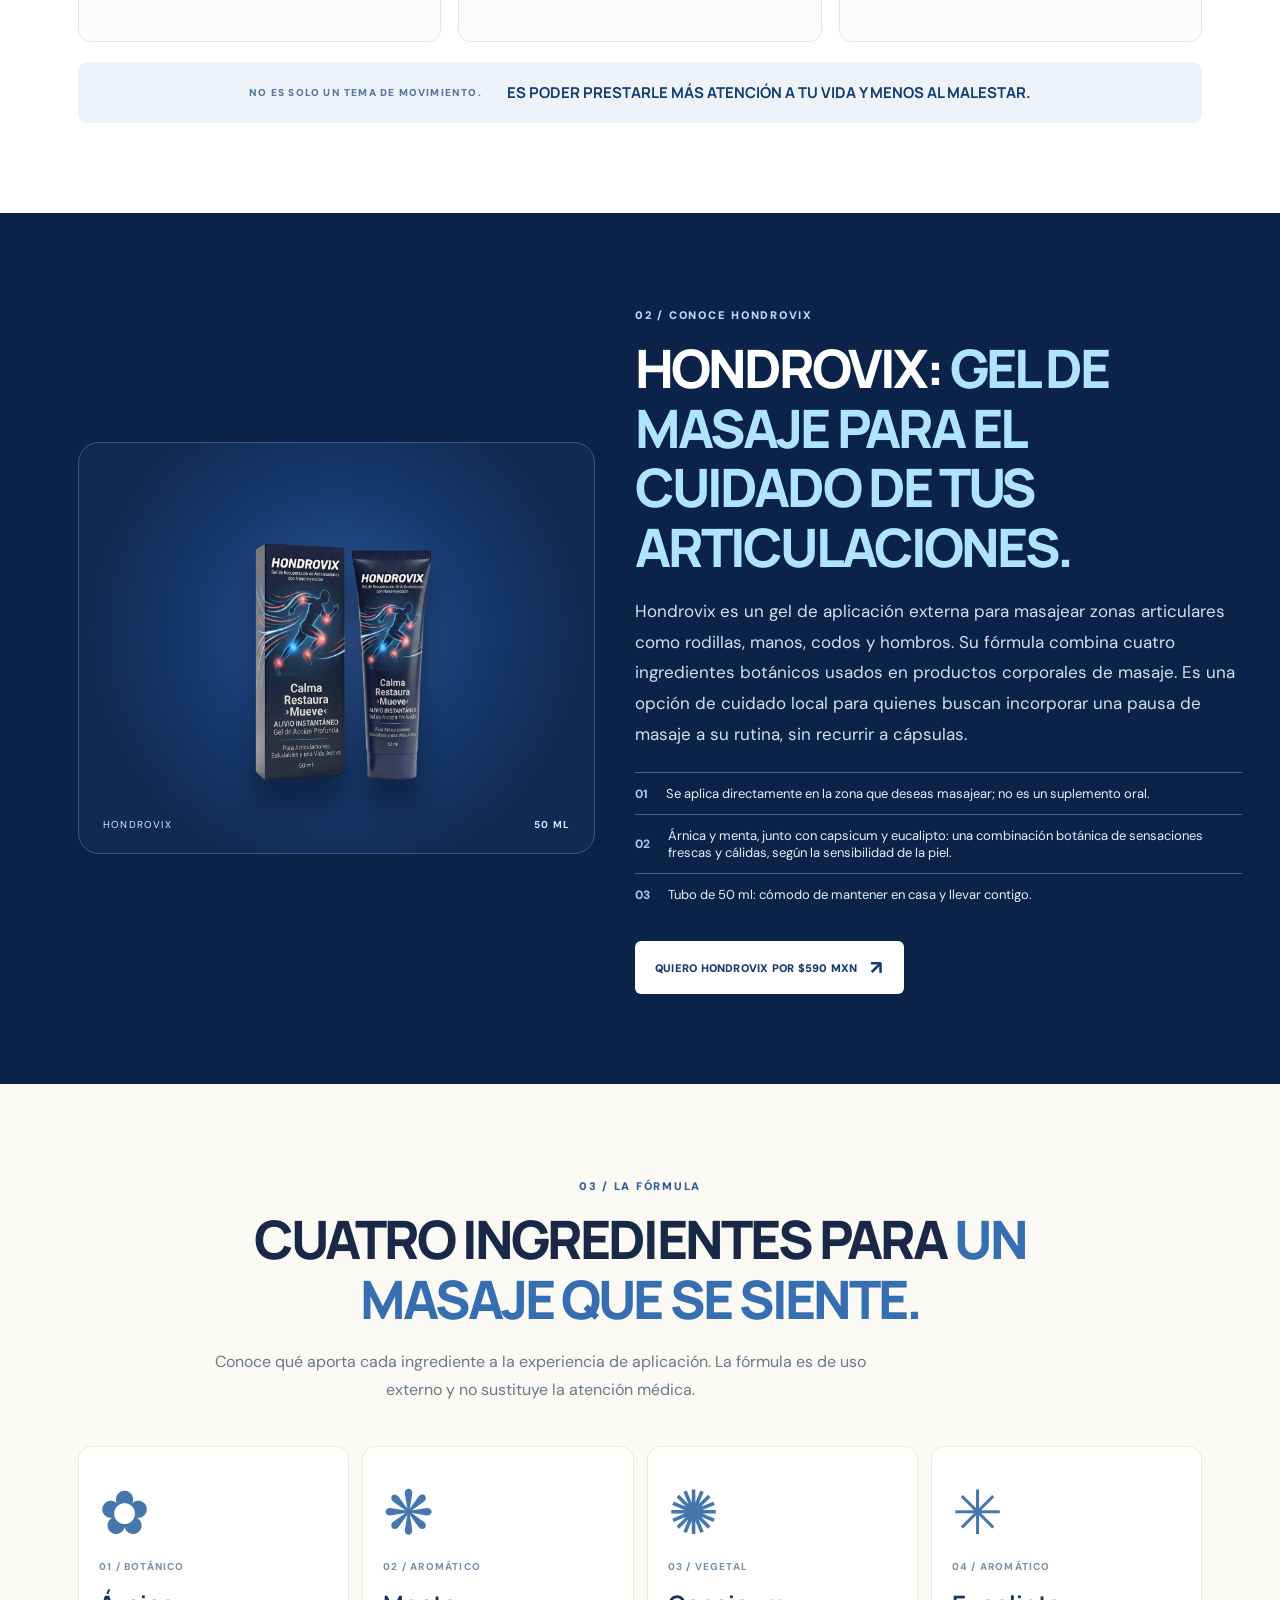
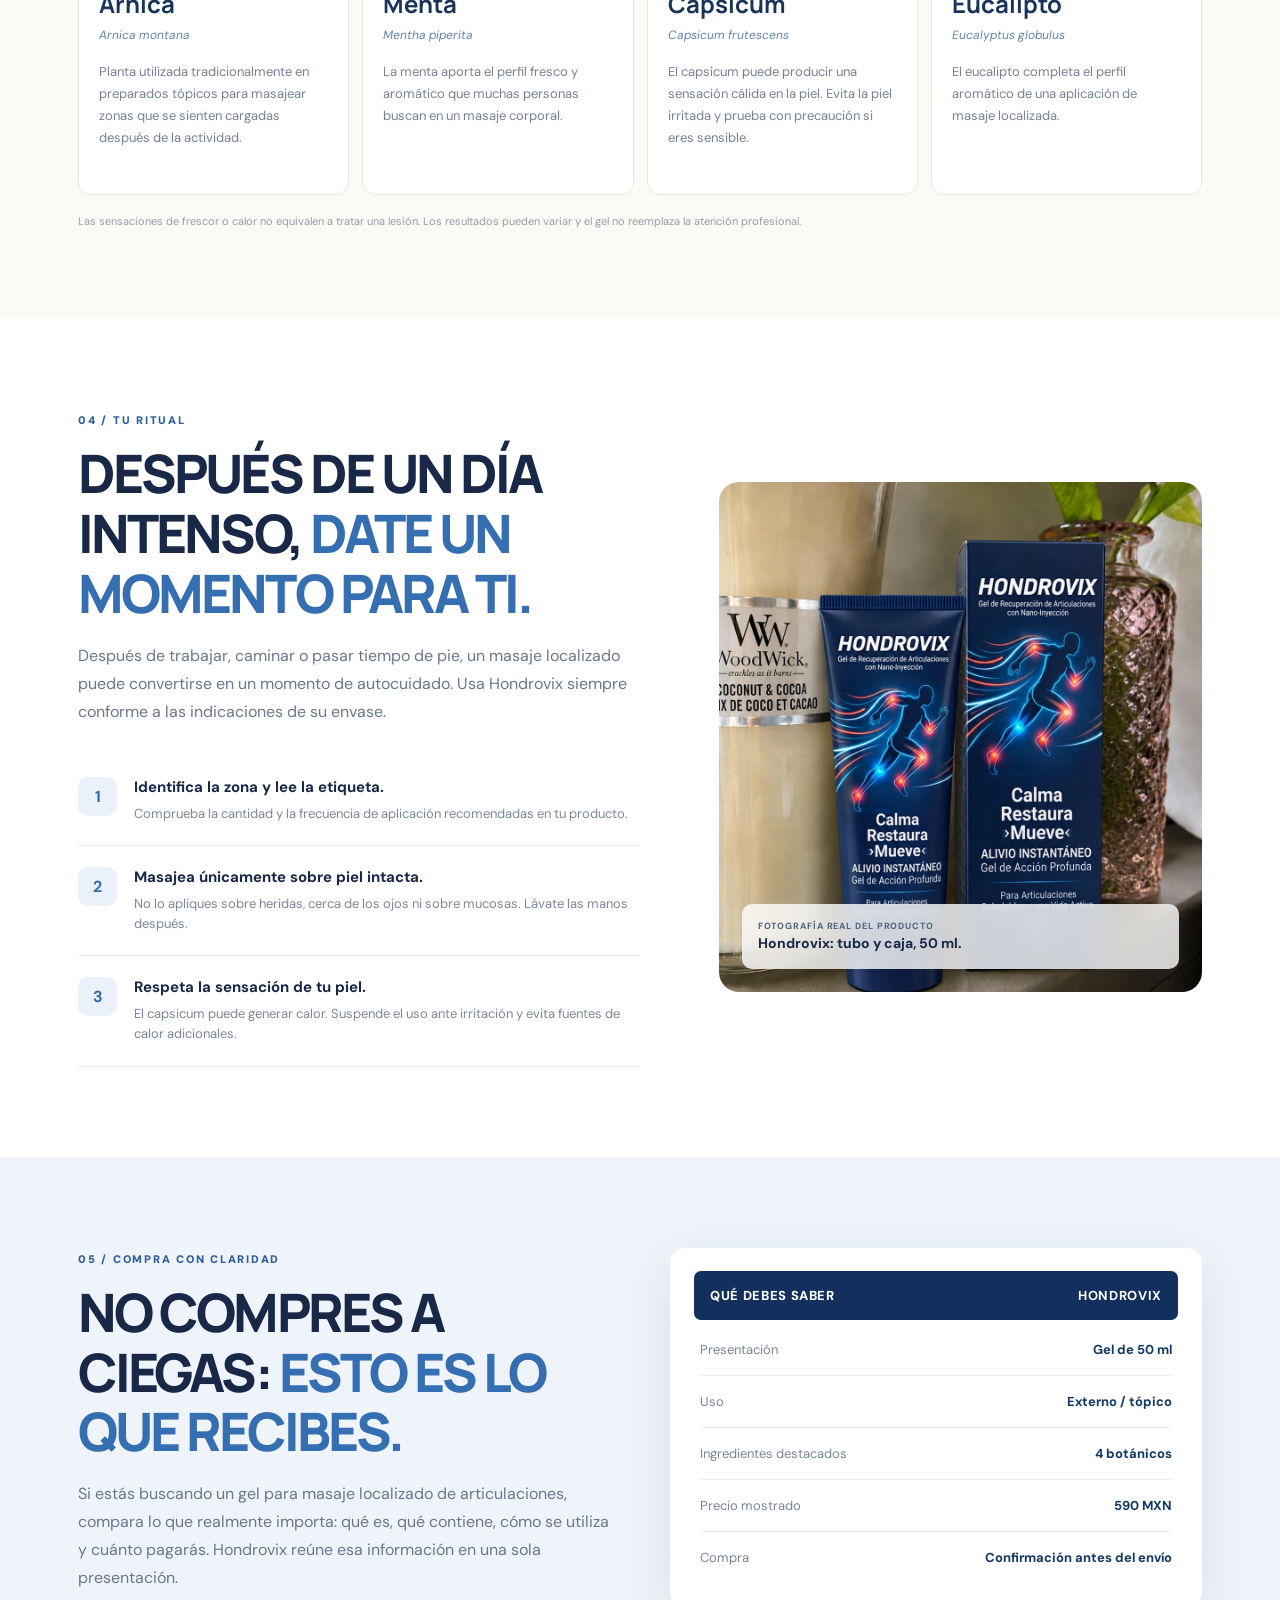
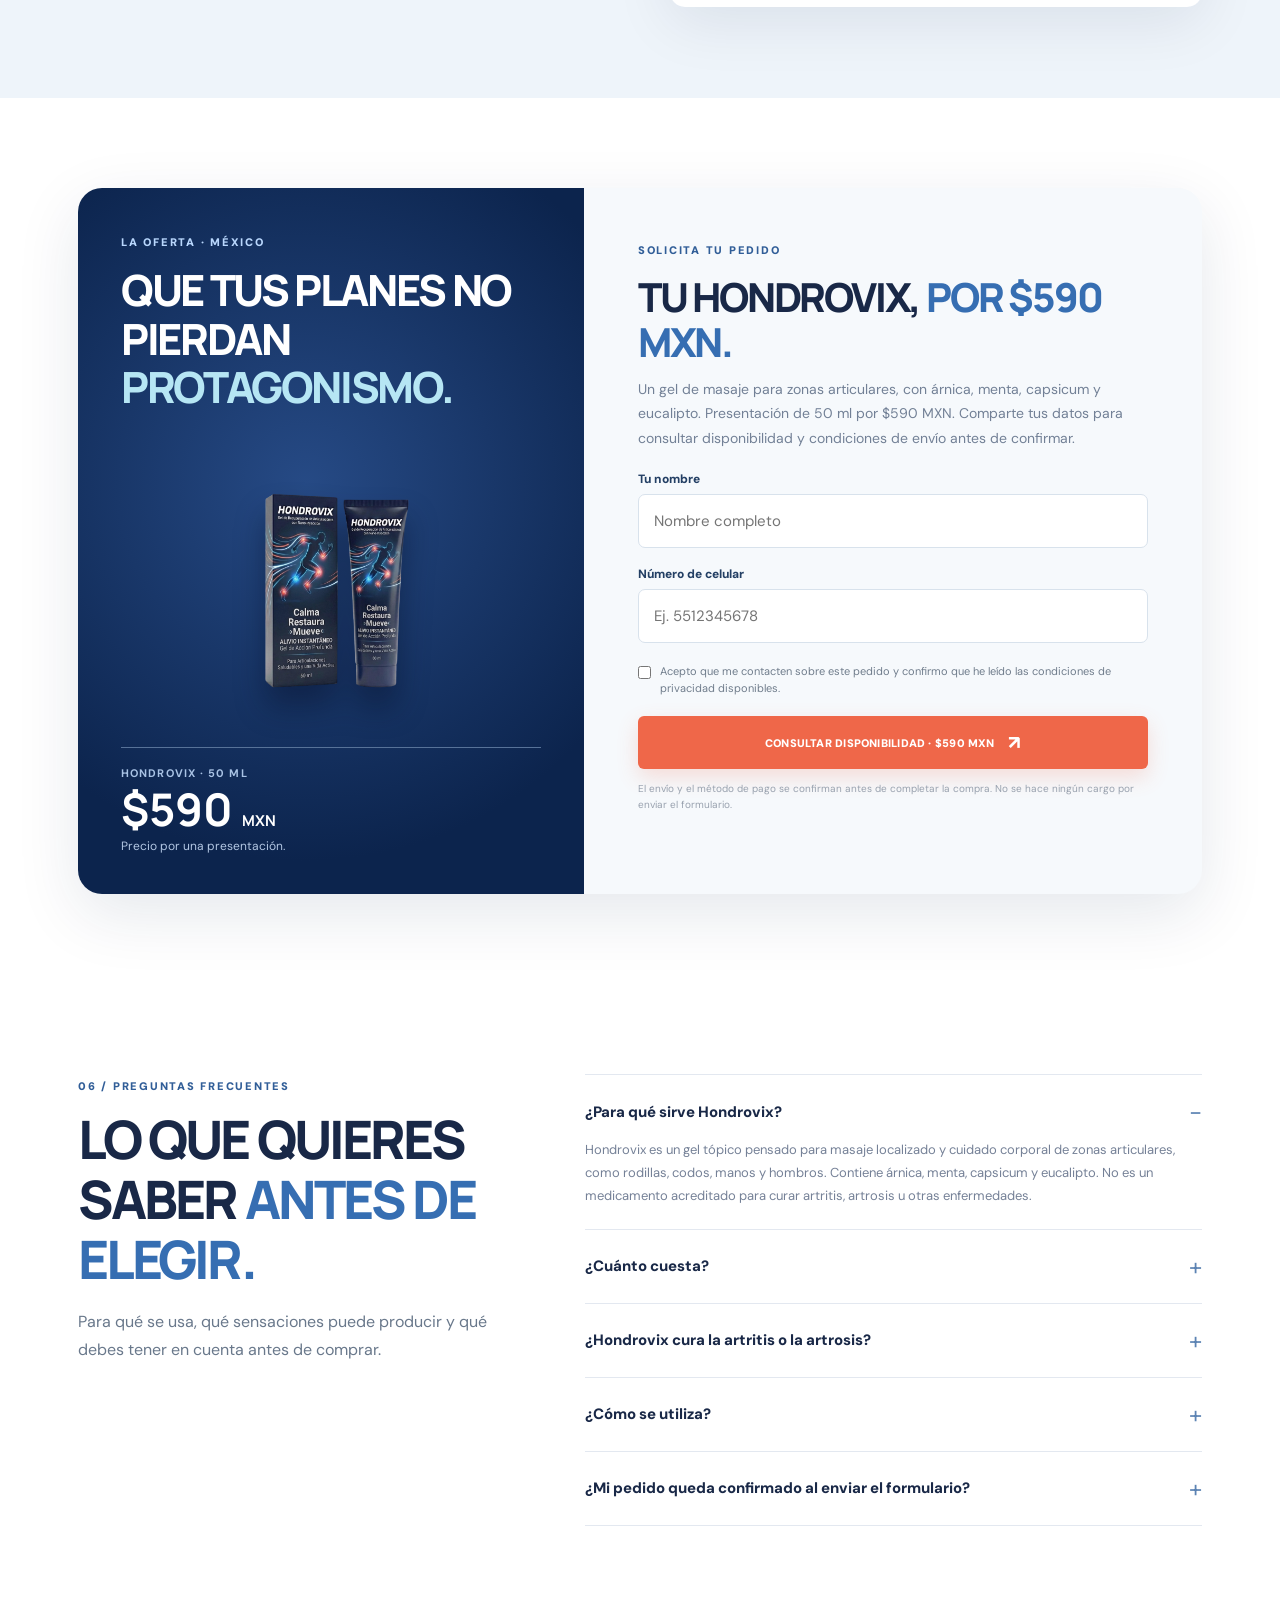
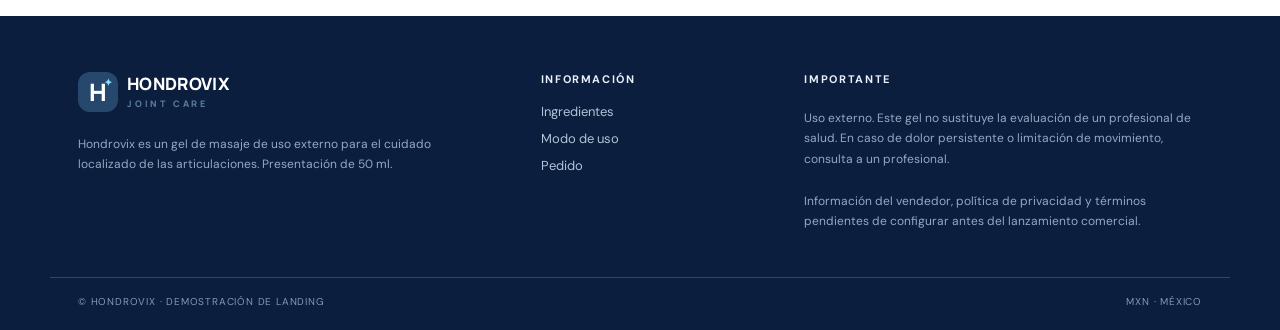
==== commit 4bee75d8: "Finalize Hondrovix 590 MXN copy for clear joint gel positioning, stronger everyday scenarios and ori" ====
--- a/mx/hondrovix-premium/index.html
+++ b/mx/hondrovix-premium/index.html
@@ -1,13 +1,13 @@
-<!doctype html><html lang="es-MX"><head><meta charset="utf-8"><meta name="viewport" content="width=device-width,initial-scale=1"><meta name="theme-color" content="#0e2142"><meta name="description" content="Descubre Hondrovix, gel corporal con árnica, menta, capsicum y eucalipto. Consulta sus ingredientes, modo de uso y precio en México."><title>Hondrovix | Tu rutina, en movimiento</title><link rel="preconnect" href="https://fonts.googleapis.com"><link rel="preconnect" href="https://fonts.gstatic.com" crossorigin><link href="https://fonts.googleapis.com/css2?family=DM+Sans:wght@400;500;600;700;800&family=Manrope:wght@400;500;600;700;800&display=swap" rel="stylesheet"><link rel="stylesheet" href="styles.css"></head><body>
-<div class="top-strip"><span>HONDROVIX MÉXICO</span><span>Un momento para cuidarte, cada día</span></div>
-<header class="header shell"><a class="brand" href="#inicio"><span class="brandmark">H<span>✦</span></span><span>HONDROVIX<small>JOINT CARE</small></span></a><nav><a href="#porque">¿Por qué Hondrovix?</a><a href="#formula">Ingredientes</a><a href="#uso">Modo de uso</a></nav><a href="#pedido" class="header-cta">VER PRECIO <span>↗</span></a></header>
+<!doctype html><html lang="es-MX"><head><meta charset="utf-8"><meta name="viewport" content="width=device-width,initial-scale=1"><meta name="theme-color" content="#0e2142"><meta name="description" content="Descubre Hondrovix, gel corporal con árnica, menta, capsicum y eucalipto. Consulta sus ingredientes, modo de uso y precio en México."><title>Hondrovix | Gel para masaje en articulaciones · México</title><link rel="preconnect" href="https://fonts.googleapis.com"><link rel="preconnect" href="https://fonts.gstatic.com" crossorigin><link href="https://fonts.googleapis.com/css2?family=DM+Sans:wght@400;500;600;700;800&family=Manrope:wght@400;500;600;700;800&display=swap" rel="stylesheet"><link rel="stylesheet" href="styles.css"></head><body>
+<div class="top-strip"><span>HONDROVIX MÉXICO</span><span>Cuidado localizado para tu rutina diaria</span></div>
+<header class="header shell"><a class="brand" href="#inicio"><span class="brandmark">H<span>✦</span></span><span>HONDROVIX<small>JOINT CARE</small></span></a><nav><a href="#porque">¿Para qué sirve?</a><a href="#formula">Ingredientes</a><a href="#uso">Modo de uso</a></nav><a href="#pedido" class="header-cta">VER PRECIO <span>↗</span></a></header>
 <main>
-<section class="hero" id="inicio"><div class="shell hero-grid"><div class="hero-content"><div class="eyebrow"><span class="dot"></span> CUIDADO ARTICULAR · MÉXICO</div><h1>QUE TUS PLANES <em>SIGAN EN</em> <span>MOVIMIENTO.</span></h1><p class="hero-lead">Hay días que quieres aprovechar al máximo: caminar, salir con los tuyos, disfrutar tus actividades favoritas. Haz espacio para una rutina de cuidado que vaya contigo.</p><div class="mini-checks"><span>✓ Aplicación tópica</span><span>✓ 4 ingredientes botánicos</span><span>✓ Presentación de 50 ml</span></div><div class="hero-mobile-photo"><img src="assets/hondrovix-product.png" alt="Hondrovix gel: tubo y caja de 50 ml"></div><div class="offer-row"><div><small>PRECIO EN MÉXICO</small><strong id="hero-price">$590 <sup>MXN</sup></strong><span>Precio por presentación de 50 ml</span></div><a href="#pedido" class="btn primary" data-track="HeroCTA">QUIERO CONOCER MI PEDIDO <span>↗</span></a></div><p class="hero-note">Conoce todos los detalles antes de confirmar. Sin suscripciones automáticas.</p></div><div class="hero-art"><div class="hero-glow"></div><div class="orb orb-one"></div><div class="orb orb-two"></div><div class="photo-frame"><img src="assets/hondrovix-product.png" alt="Presentación Hondrovix: caja y gel de 50 mililitros"></div><div class="hero-sticker">4 <small>extractos<br>botánicos</small></div><div class="art-foot"><i></i> FORMULADO PARA TU RUTINA DIARIA</div></div></div><div class="marquee"><div>UNA RUTINA QUE SE ADAPTA A TI <span>✳</span> CUIDA TUS MOMENTOS EN MOVIMIENTO <span>✳</span> HONDROVIX 50 ML <span>✳</span> UNA RUTINA QUE SE ADAPTA A TI <span>✳</span></div></div></section>
-<section class="problem section" id="porque"><div class="shell"><div class="section-head"><span class="kicker">01 / TU DÍA A DÍA</span><h2>EL MOVIMIENTO ESTÁ EN <em>TODO LO QUE DISFRUTAS.</em></h2><p>Tal vez no piensas en tus articulaciones cuando haces planes. Pero están presentes en cada paseo, cada escalón y cada actividad que forma parte de tu vida.</p></div><div class="moments"><article><div class="moment-number">01</div><div class="moment-icon">↗</div><h3>Salir sin pensarlo dos veces</h3><p>Una caminata por el parque, una tarde de compras o un paseo improvisado.</p></article><article><div class="moment-number">02</div><div class="moment-icon">◎</div><h3>Seguir tu propio ritmo</h3><p>Subir escaleras, moverte por casa y cumplir con la agenda del día.</p></article><article><div class="moment-number">03</div><div class="moment-icon">♡</div><h3>Estar donde importa</h3><p>Salir con la familia, pasear con amigos o dedicar tiempo a tus pasatiempos.</p></article></div><div class="bridge"><span>NO SE TRATA DE HACER MÁS.</span><strong>SE TRATA DE DISFRUTAR LO QUE YA TE GUSTA.</strong></div></div></section>
-<section class="discover section"><div class="shell discover-grid"><div class="discover-visual"><img src="assets/hondrovix-product.png" alt="Hondrovix producto para uso externo"><div class="visual-caption">HONDROVIX <b>50 ML</b></div></div><div><span class="kicker light">02 / CONOCE HONDROVIX</span><h2>UN PEQUEÑO RITUAL PARA <em>EL CUIDADO DE CADA DÍA.</em></h2><p class="big-copy">Hondrovix es un gel de uso externo diseñado para incorporarse a una rutina de cuidado corporal mediante masaje.</p><div class="detail-list"><div><span>01</span><p>Textura en gel para aplicación localizada.</p></div><div><span>02</span><p>Combinación de cuatro ingredientes de origen botánico.</p></div><div><span>03</span><p>Presentación práctica de 50 ml.</p></div></div><a class="btn white" href="#pedido" data-track="DiscoverCTA">VER LA OFERTA DE HONDROVIX <span>↗</span></a></div></div></section>
-<section class="formula section" id="formula"><div class="shell"><div class="section-head centered"><span class="kicker">03 / LA FÓRMULA</span><h2>CUATRO INGREDIENTES. <em>UNA SOLA RUTINA.</em></h2><p>Lo que contiene tu gel, explicado sin letras pequeñas ni fórmulas misteriosas.</p></div><div class="ingredient-grid"><article><div class="ingredient-symbol">✿</div><span>01 / BOTÁNICO</span><h3>Árnica</h3><small>Arnica montana</small><p>Extracto vegetal conocido por su uso tradicional en productos de masaje.</p></article><article><div class="ingredient-symbol">❋</div><span>02 / AROMÁTICO</span><h3>Menta</h3><small>Mentha piperita</small><p>Ingrediente aromático empleado en fórmulas de sensación fresca.</p></article><article><div class="ingredient-symbol">✺</div><span>03 / VEGETAL</span><h3>Capsicum</h3><small>Capsicum frutescens</small><p>Ingrediente vegetal que puede generar sensación de calor en la piel.</p></article><article><div class="ingredient-symbol">✳</div><span>04 / AROMÁTICO</span><h3>Eucalipto</h3><small>Eucalyptus globulus</small><p>Ingrediente aromático frecuente en productos de cuidado corporal.</p></article></div><p class="micro-note">La presencia de un ingrediente no implica por sí sola que el producto trate enfermedades o tenga un efecto clínico específico.</p></div></section>
-<section class="how section" id="uso"><div class="shell how-grid"><div><span class="kicker">04 / TU RITUAL</span><h2>EL CUIDADO TAMBIÉN PUEDE SER <em>SENCILLO.</em></h2><p>Incorporar un producto a tu rutina no debería complicar tu día.</p><div class="steps"><div><b>1</b><p><strong>Consulta las indicaciones del envase.</strong><span>Comprueba cómo y dónde debe utilizarse la fórmula.</span></p></div><div><b>2</b><p><strong>Aplica solo sobre piel intacta.</strong><span>Evita ojos, mucosas y zonas irritadas. Lava las manos después.</span></p></div><div><b>3</b><p><strong>Escucha a tu piel.</strong><span>Suspende su uso si aparece irritación. No lo combines con calor local sin indicación.</span></p></div></div></div><div class="real-photo"><img src="assets/hondrovix-real.webp" alt="Fotografía real de las cajas de Hondrovix"><div class="photo-label"><span>ASÍ SE VE EL PRODUCTO</span><b>Una imagen real, sin renders.</b></div></div></div></section>
-<section class="compete section"><div class="shell compare-grid"><div><span class="kicker">05 / COMPRA CON CLARIDAD</span><h2>ANTES DE ELEGIR, <em>REVISA LO IMPORTANTE.</em></h2><p>Una compra informada empieza por conocer el producto, su presentación, el precio y las condiciones de entrega.</p></div><div class="comparison"><div class="compare-head"><span>QUÉ DEBES SABER</span><b>HONDROVIX</b></div><div><span>Presentación</span><strong>Gel de 50 ml</strong></div><div><span>Uso</span><strong>Externo / tópico</strong></div><div><span>Ingredientes destacados</span><strong>4 botánicos</strong></div><div><span>Precio mostrado</span><strong>590 MXN</strong></div><div><span>Compra</span><strong>Confirmación antes del envío</strong></div></div></div></section>
-<section class="order section" id="pedido"><div class="shell"><div class="order-wrapper"><div class="order-visual"><span class="kicker light">LA OFERTA · MÉXICO</span><h2>DALE LUGAR A <em>TU RUTINA.</em></h2><img src="assets/hondrovix-product.png" alt="Un paquete de Hondrovix, gel y caja"><div class="order-price"><span>HONDROVIX · 50 ML</span><strong>$590 <small>MXN</small></strong><p>Precio por una presentación.</p></div></div><div class="order-form"><span class="kicker">SOLICITA TU PEDIDO</span><h2>HONDROVIX, <em>A TU ALCANCE.</em></h2><p>Deja tus datos para conocer la disponibilidad, los costos de entrega y confirmar si deseas realizar tu pedido.</p><form id="lead-form" novalidate><label for="full-name">Tu nombre</label><input id="full-name" name="name" placeholder="Nombre completo" autocomplete="name" minlength="2" required><label for="telephone">Número de celular</label><input id="telephone" type="tel" name="phone" placeholder="Ej. 5512345678" autocomplete="tel" inputmode="tel" required><label class="checkline"><input type="checkbox" name="consent" required> <span>Acepto que me contacten sobre este pedido y confirmo que he leído las condiciones de privacidad disponibles.</span></label><input type="hidden" name="offer_code" value="G2"><input type="hidden" name="offer_id" value="1670"><button class="btn primary full" type="submit">SOLICITAR MI PEDIDO <span>↗</span></button><p id="form-status" aria-live="polite" class="form-status"></p><small>El envío y el método de pago se confirman antes de completar la compra. No se hace ningún cargo por enviar el formulario.</small></form></div></div></div></section>
-<section class="faq section"><div class="shell faq-grid"><div><span class="kicker">06 / PREGUNTAS FRECUENTES</span><h2>TODO CLARO <em>ANTES DE PEDIR.</em></h2><p>Información importante para tomar una decisión con tranquilidad.</p></div><div class="questions"><details open><summary>¿Qué contiene Hondrovix?</summary><p>Su fórmula destaca Arnica montana, Mentha piperita, Capsicum frutescens y Eucalyptus globulus. Revisa siempre la lista completa de ingredientes en el envase.</p></details><details><summary>¿Cuánto cuesta?</summary><p>El precio de la presentación ofrecida es de $590 MXN. Los costos de envío, si corresponden, se informan antes de confirmar el pedido.</p></details><details><summary>¿Es un gel o unas cápsulas?</summary><p>Hondrovix es un gel tópico de 50 ml para uso externo; no se ingiere.</p></details><details><summary>¿Cómo se utiliza?</summary><p>Sigue las instrucciones reales del envase. Evita piel irritada, ojos y mucosas. Los extractos vegetales pueden causar irritación en personas sensibles.</p></details><details><summary>¿Mi pedido queda confirmado al enviar el formulario?</summary><p>No. Primero se verifican los datos, la disponibilidad y las condiciones de envío y pago. La compra se confirma después.</p></details></div></div></section>
-</main><footer><div class="shell foot-grid"><div><a class="brand footbrand" href="#inicio"><span class="brandmark">H<span>✦</span></span><span>HONDROVIX<small>JOINT CARE</small></span></a><p>Una rutina de cuidado corporal con información clara y un proceso de pedido transparente.</p></div><div><strong>INFORMACIÓN</strong><a href="#formula">Ingredientes</a><a href="#uso">Modo de uso</a><a href="#pedido">Pedido</a></div><div><strong>IMPORTANTE</strong><p>Uso externo. Este gel no sustituye la evaluación de un profesional de salud. En caso de dolor persistente o limitación de movimiento, consulta a un profesional.</p><p id="seller-note">Información del vendedor, política de privacidad y términos pendientes de configurar antes del lanzamiento comercial.</p></div></div><div class="shell copyright"><span>© HONDROVIX · DEMOSTRACIÓN DE LANDING</span><span>MXN · MÉXICO</span></div></footer><div class="sticky-cta"><div><small>HONDROVIX 50 ML</small><strong>$590 MXN</strong></div><a href="#pedido" data-track="StickyCTA">PEDIR AHORA ↗</a></div><script src="config.js"></script><script src="app.js"></script></body></html>
+<section class="hero" id="inicio"><div class="shell hero-grid"><div class="hero-content"><div class="eyebrow"><span class="dot"></span> CUIDADO ARTICULAR · MÉXICO</div><h1>QUE EL MALESTAR NO SEA <em>EL CENTRO</em> <span>DE TU DÍA.</span></h1><p class="hero-lead">¿Rodillas sensibles después de caminar? ¿Escaleras que se sienten más pesadas al final del día? Cuando las articulaciones llaman tu atención, hasta los planes sencillos pueden sentirse distintos. Hondrovix es un gel de masaje para el cuidado localizado de zonas como rodillas, manos, codos y hombros.</p><div class="mini-checks"><span>✓ Gel de masaje para articulaciones</span><span>✓ Árnica, menta, capsicum y eucalipto</span><span>✓ Uso externo · 50 ml</span></div><div class="hero-mobile-photo"><img src="assets/hondrovix-product-final.png" alt="Hondrovix gel: tubo y caja de 50 ml"></div><div class="offer-row"><div><small>PRECIO EN MÉXICO</small><strong id="hero-price">$590 <sup>MXN</sup></strong><span>Precio por presentación de 50 ml</span></div><a href="#pedido" class="btn primary" data-track="HeroCTA">QUIERO PROBAR HONDROVIX <span>↗</span></a></div><p class="hero-note">Precio claro: $590 MXN por unidad. Conoce las condiciones de entrega antes de confirmar tu compra.</p></div><div class="hero-art"><div class="hero-glow"></div><div class="orb orb-one"></div><div class="orb orb-two"></div><div class="photo-frame"><img src="assets/hondrovix-product-final.png" alt="Presentación Hondrovix: caja y gel de 50 mililitros"></div><div class="hero-sticker">4 <small>extractos<br>botánicos</small></div><div class="art-foot"><i></i> FORMULADO PARA TU RUTINA DIARIA</div></div></div><div class="marquee"><div>TUS RODILLAS, TUS PLANES, TU RUTINA <span>✳</span> MASAJE LOCALIZADO PARA EL CUIDADO ARTICULAR <span>✳</span> HONDROVIX 50 ML <span>✳</span> TUS RODILLAS, TUS PLANES, TU RUTINA <span>✳</span></div></div></section>
+<section class="problem section" id="porque"><div class="shell"><div class="section-head"><span class="kicker">01 / TU DÍA A DÍA</span><h2>CUANDO MOLESTAN LAS ARTICULACIONES, <em>LO COTIDIANO SE SIENTE DIFERENTE.</em></h2><p>No siempre se trata de un gran esfuerzo. A veces son las rodillas después de estar de pie, las manos tras una jornada de trabajo o los hombros al terminar el día. Son molestias que pueden robarle protagonismo a lo que de verdad quieres hacer.</p></div><div class="moments"><article><div class="moment-number">01</div><div class="moment-icon">↗</div><h3>Caminar sin pensar todo el tiempo en las rodillas</h3><p>Una vuelta por el mercado o una salida en familia debería ser un momento para disfrutar, no un recordatorio constante de las articulaciones.</p></article><article><div class="moment-number">02</div><div class="moment-icon">◎</div><h3>Subir escaleras, cargar bolsas, seguir con tu día</h3><p>Esas tareas pequeñas que se repiten todos los días pueden sentirse más pesadas cuando hay tensión o incomodidad al moverte.</p></article><article><div class="moment-number">03</div><div class="moment-icon">♡</div><h3>Recuperar espacio para lo que te gusta</h3><p>Cuidar el jardín, caminar con tus hijos o salir con amigos: hay planes que no quieres dejar a un lado por una molestia.</p></article></div><div class="bridge"><span>NO ES SOLO UN TEMA DE MOVIMIENTO.</span><strong>ES PODER PRESTARLE MÁS ATENCIÓN A TU VIDA Y MENOS AL MALESTAR.</strong></div></div></section>
+<section class="discover section"><div class="shell discover-grid"><div class="discover-visual"><img src="assets/hondrovix-product-final.png" alt="Hondrovix producto para uso externo"><div class="visual-caption">HONDROVIX <b>50 ML</b></div></div><div><span class="kicker light">02 / CONOCE HONDROVIX</span><h2>HONDROVIX: <em>GEL DE MASAJE PARA EL CUIDADO DE TUS ARTICULACIONES.</em></h2><p class="big-copy">Hondrovix es un gel de aplicación externa para masajear zonas articulares como rodillas, manos, codos y hombros. Su fórmula combina cuatro ingredientes botánicos usados en productos corporales de masaje. Es una opción de cuidado local para quienes buscan incorporar una pausa de masaje a su rutina, sin recurrir a cápsulas.</p><div class="detail-list"><div><span>01</span><p>Se aplica directamente en la zona que deseas masajear; no es un suplemento oral.</p></div><div><span>02</span><p>Árnica y menta, junto con capsicum y eucalipto: una combinación botánica de sensaciones frescas y cálidas, según la sensibilidad de la piel.</p></div><div><span>03</span><p>Tubo de 50 ml: cómodo de mantener en casa y llevar contigo.</p></div></div><a class="btn white" href="#pedido" data-track="DiscoverCTA">QUIERO HONDROVIX POR $590 MXN <span>↗</span></a></div></div></section>
+<section class="formula section" id="formula"><div class="shell"><div class="section-head centered"><span class="kicker">03 / LA FÓRMULA</span><h2>CUATRO INGREDIENTES PARA <em>UN MASAJE QUE SE SIENTE.</em></h2><p>Conoce qué aporta cada ingrediente a la experiencia de aplicación. La fórmula es de uso externo y no sustituye la atención médica.</p></div><div class="ingredient-grid"><article><div class="ingredient-symbol">✿</div><span>01 / BOTÁNICO</span><h3>Árnica</h3><small>Arnica montana</small><p>Planta utilizada tradicionalmente en preparados tópicos para masajear zonas que se sienten cargadas después de la actividad.</p></article><article><div class="ingredient-symbol">❋</div><span>02 / AROMÁTICO</span><h3>Menta</h3><small>Mentha piperita</small><p>La menta aporta el perfil fresco y aromático que muchas personas buscan en un masaje corporal.</p></article><article><div class="ingredient-symbol">✺</div><span>03 / VEGETAL</span><h3>Capsicum</h3><small>Capsicum frutescens</small><p>El capsicum puede producir una sensación cálida en la piel. Evita la piel irritada y prueba con precaución si eres sensible.</p></article><article><div class="ingredient-symbol">✳</div><span>04 / AROMÁTICO</span><h3>Eucalipto</h3><small>Eucalyptus globulus</small><p>El eucalipto completa el perfil aromático de una aplicación de masaje localizada.</p></article></div><p class="micro-note">Las sensaciones de frescor o calor no equivalen a tratar una lesión. Los resultados pueden variar y el gel no reemplaza la atención profesional.</p></div></section>
+<section class="how section" id="uso"><div class="shell how-grid"><div><span class="kicker">04 / TU RITUAL</span><h2>DESPUÉS DE UN DÍA INTENSO, <em>DATE UN MOMENTO PARA TI.</em></h2><p>Después de trabajar, caminar o pasar tiempo de pie, un masaje localizado puede convertirse en un momento de autocuidado. Usa Hondrovix siempre conforme a las indicaciones de su envase.</p><div class="steps"><div><b>1</b><p><strong>Identifica la zona y lee la etiqueta.</strong><span>Comprueba la cantidad y la frecuencia de aplicación recomendadas en tu producto.</span></p></div><div><b>2</b><p><strong>Masajea únicamente sobre piel intacta.</strong><span>No lo apliques sobre heridas, cerca de los ojos ni sobre mucosas. Lávate las manos después.</span></p></div><div><b>3</b><p><strong>Respeta la sensación de tu piel.</strong><span>El capsicum puede generar calor. Suspende el uso ante irritación y evita fuentes de calor adicionales.</span></p></div></div></div><div class="real-photo"><img src="assets/hondrovix-lifestyle.webp" alt="Fotografía real de las cajas de Hondrovix"><div class="photo-label"><span>FOTOGRAFÍA REAL DEL PRODUCTO</span><b>Hondrovix: tubo y caja, 50 ml.</b></div></div></div></section>
+<section class="compete section"><div class="shell compare-grid"><div><span class="kicker">05 / COMPRA CON CLARIDAD</span><h2>NO COMPRES A CIEGAS: <em>ESTO ES LO QUE RECIBES.</em></h2><p>Si estás buscando un gel para masaje localizado de articulaciones, compara lo que realmente importa: qué es, qué contiene, cómo se utiliza y cuánto pagarás. Hondrovix reúne esa información en una sola presentación.</p></div><div class="comparison"><div class="compare-head"><span>QUÉ DEBES SABER</span><b>HONDROVIX</b></div><div><span>Presentación</span><strong>Gel de 50 ml</strong></div><div><span>Uso</span><strong>Externo / tópico</strong></div><div><span>Ingredientes destacados</span><strong>4 botánicos</strong></div><div><span>Precio mostrado</span><strong>590 MXN</strong></div><div><span>Compra</span><strong>Confirmación antes del envío</strong></div></div></div></section>
+<section class="order section" id="pedido"><div class="shell"><div class="order-wrapper"><div class="order-visual"><span class="kicker light">LA OFERTA · MÉXICO</span><h2>QUE TUS PLANES NO PIERDAN <em>PROTAGONISMO.</em></h2><img src="assets/hondrovix-product-final.png" alt="Un paquete de Hondrovix, gel y caja"><div class="order-price"><span>HONDROVIX · 50 ML</span><strong>$590 <small>MXN</small></strong><p>Precio por una presentación.</p></div></div><div class="order-form"><span class="kicker">SOLICITA TU PEDIDO</span><h2>TU HONDROVIX, <em>POR $590 MXN.</em></h2><p>Un gel de masaje para zonas articulares, con árnica, menta, capsicum y eucalipto. Presentación de 50 ml por $590 MXN. Comparte tus datos para consultar disponibilidad y condiciones de envío antes de confirmar.</p><form id="lead-form" novalidate><label for="full-name">Tu nombre</label><input id="full-name" name="name" placeholder="Nombre completo" autocomplete="name" minlength="2" required><label for="telephone">Número de celular</label><input id="telephone" type="tel" name="phone" placeholder="Ej. 5512345678" autocomplete="tel" inputmode="tel" required><label class="checkline"><input type="checkbox" name="consent" required> <span>Acepto que me contacten sobre este pedido y confirmo que he leído las condiciones de privacidad disponibles.</span></label><input type="hidden" name="offer_code" value="G2"><input type="hidden" name="offer_id" value="1670"><button class="btn primary full" type="submit">CONSULTAR DISPONIBILIDAD · $590 MXN <span>↗</span></button><p id="form-status" aria-live="polite" class="form-status"></p><small>El envío y el método de pago se confirman antes de completar la compra. No se hace ningún cargo por enviar el formulario.</small></form></div></div></div></section>
+<section class="faq section"><div class="shell faq-grid"><div><span class="kicker">06 / PREGUNTAS FRECUENTES</span><h2>LO QUE QUIERES SABER <em>ANTES DE ELEGIR.</em></h2><p>Para qué se usa, qué sensaciones puede producir y qué debes tener en cuenta antes de comprar.</p></div><div class="questions"><details open><summary>¿Para qué sirve Hondrovix?</summary><p>Hondrovix es un gel tópico pensado para masaje localizado y cuidado corporal de zonas articulares, como rodillas, codos, manos y hombros. Contiene árnica, menta, capsicum y eucalipto. No es un medicamento acreditado para curar artritis, artrosis u otras enfermedades.</p></details><details><summary>¿Cuánto cuesta?</summary><p>El precio de la presentación ofrecida es de $590 MXN. Los costos de envío, si corresponden, se informan antes de confirmar el pedido.</p></details><details><summary>¿Hondrovix cura la artritis o la artrosis?</summary><p>No hay evidencia clínica específica facilitada para afirmar que Hondrovix cure artritis, artrosis o regenere cartílago. Es un gel para masaje y cuidado externo; si el dolor persiste o limita el movimiento, consulta a un profesional de la salud.</p></details><details><summary>¿Cómo se utiliza?</summary><p>Sigue las instrucciones reales del envase. Evita piel irritada, ojos y mucosas. Los extractos vegetales pueden causar irritación en personas sensibles.</p></details><details><summary>¿Mi pedido queda confirmado al enviar el formulario?</summary><p>No. Primero se verifican los datos, la disponibilidad y las condiciones de envío y pago. La compra se confirma después.</p></details></div></div></section>
+</main><footer><div class="shell foot-grid"><div><a class="brand footbrand" href="#inicio"><span class="brandmark">H<span>✦</span></span><span>HONDROVIX<small>JOINT CARE</small></span></a><p>Hondrovix es un gel de masaje de uso externo para el cuidado localizado de las articulaciones. Presentación de 50 ml.</p></div><div><strong>INFORMACIÓN</strong><a href="#formula">Ingredientes</a><a href="#uso">Modo de uso</a><a href="#pedido">Pedido</a></div><div><strong>IMPORTANTE</strong><p>Uso externo. Este gel no sustituye la evaluación de un profesional de salud. En caso de dolor persistente o limitación de movimiento, consulta a un profesional.</p><p id="seller-note">Información del vendedor, política de privacidad y términos pendientes de configurar antes del lanzamiento comercial.</p></div></div><div class="shell copyright"><span>© HONDROVIX · DEMOSTRACIÓN DE LANDING</span><span>MXN · MÉXICO</span></div></footer><div class="sticky-cta"><div><small>HONDROVIX 50 ML</small><strong>$590 MXN</strong></div><a href="#pedido" data-track="StickyCTA">PEDIR AHORA ↗</a></div><script src="config.js"></script><script src="app.js"></script></body></html>
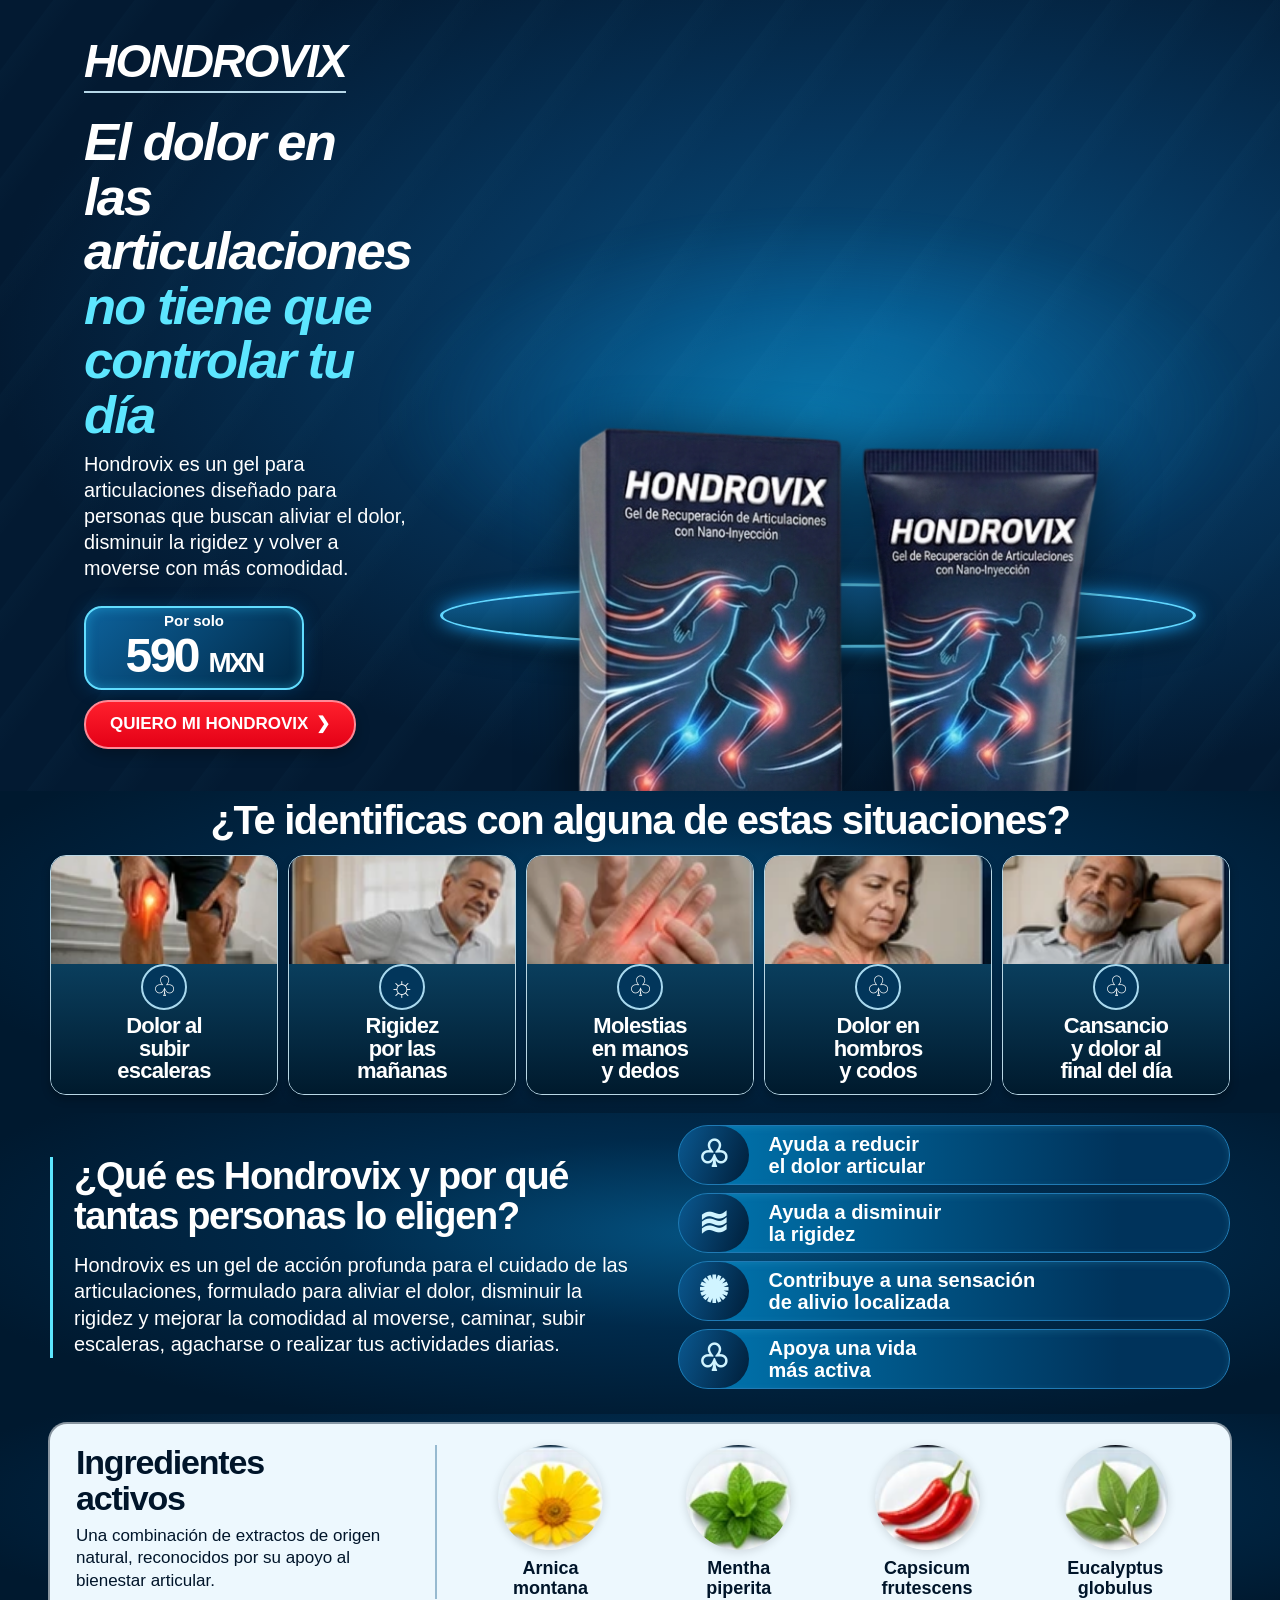
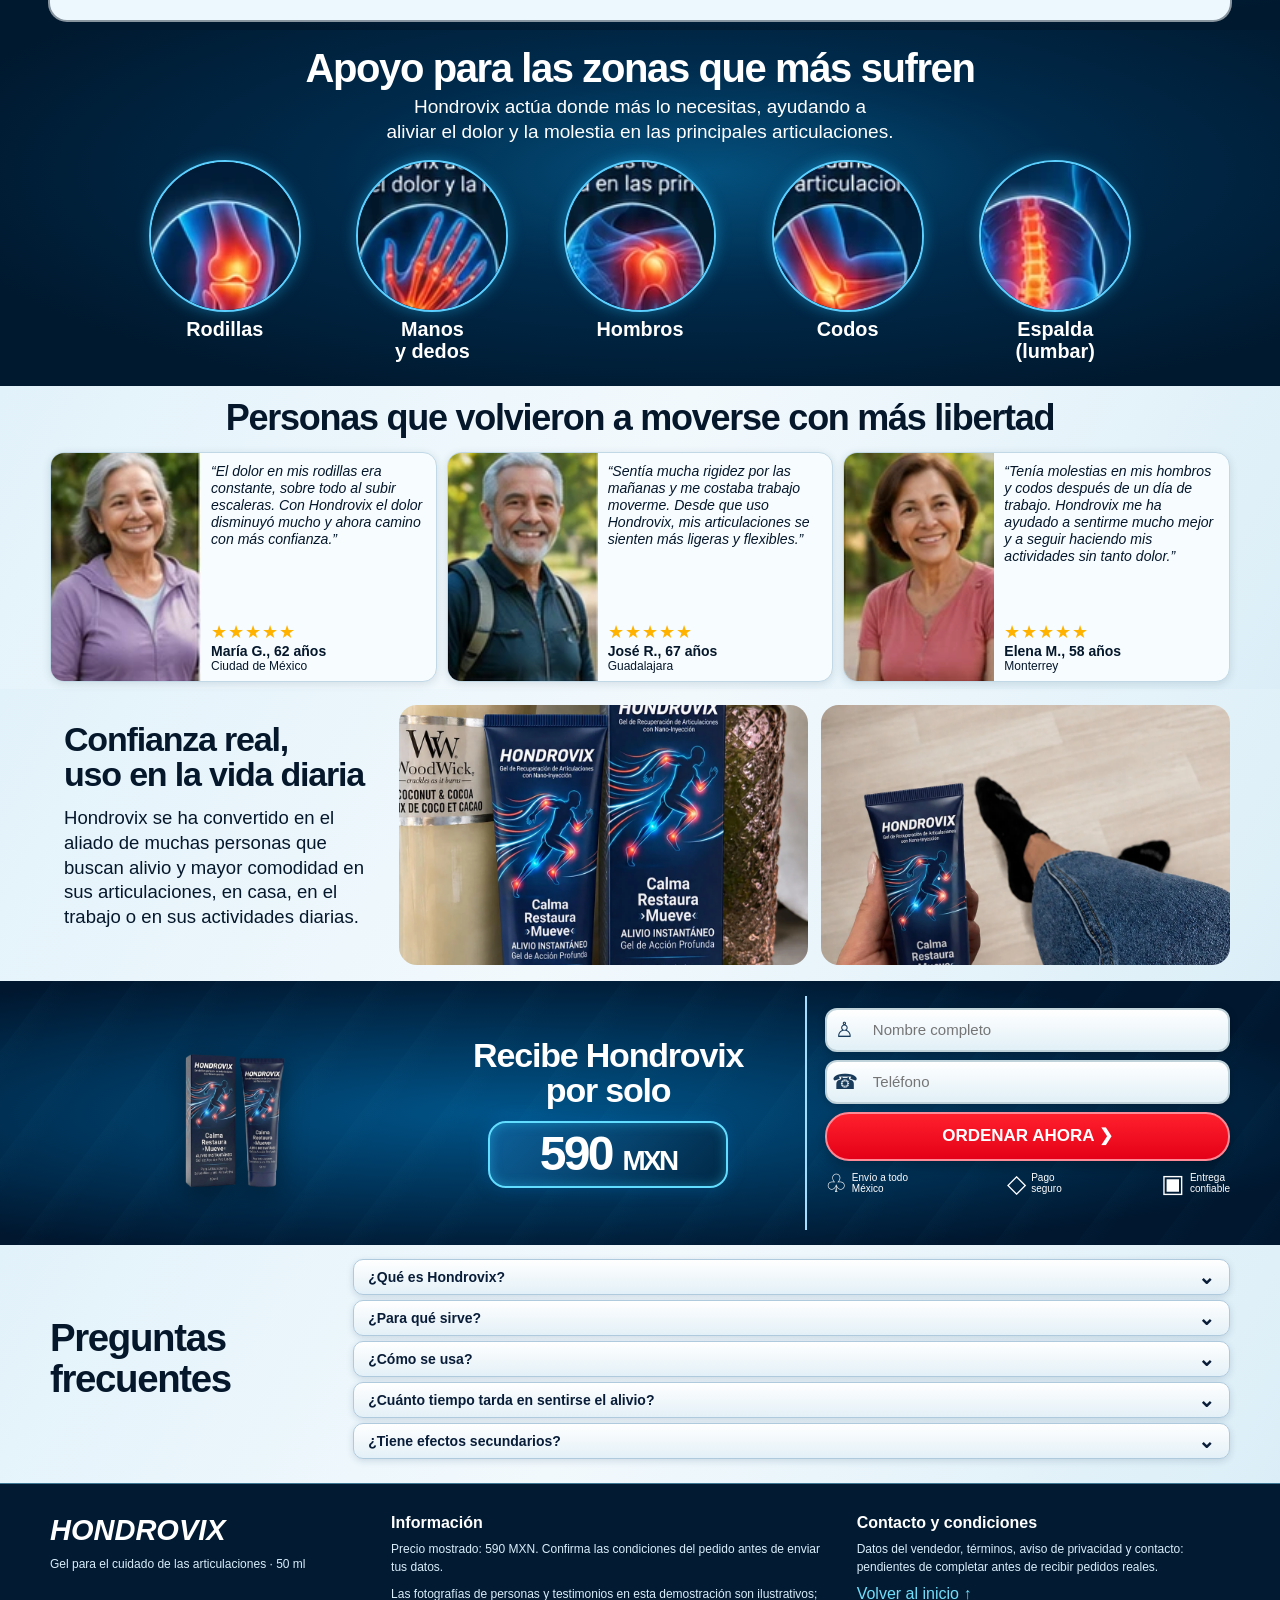
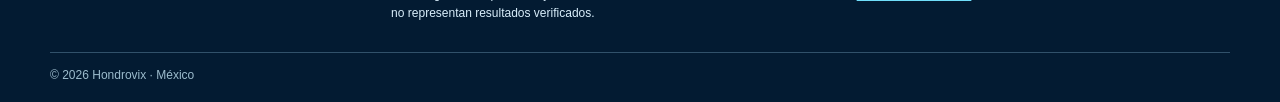
==== commit a7780de5: "Rebuild approved Hondrovix visual as real responsive HTML/CSS landing with original imagery and foot" ====
--- a/mx/hondrovix-premium/index.html
+++ b/mx/hondrovix-premium/index.html
@@ -1,13 +1,14 @@
-<!doctype html><html lang="es-MX"><head><meta charset="utf-8"><meta name="viewport" content="width=device-width,initial-scale=1"><meta name="theme-color" content="#0e2142"><meta name="description" content="Descubre Hondrovix, gel corporal con árnica, menta, capsicum y eucalipto. Consulta sus ingredientes, modo de uso y precio en México."><title>Hondrovix | Gel para masaje en articulaciones · México</title><link rel="preconnect" href="https://fonts.googleapis.com"><link rel="preconnect" href="https://fonts.gstatic.com" crossorigin><link href="https://fonts.googleapis.com/css2?family=DM+Sans:wght@400;500;600;700;800&family=Manrope:wght@400;500;600;700;800&display=swap" rel="stylesheet"><link rel="stylesheet" href="styles.css"></head><body>
-<div class="top-strip"><span>HONDROVIX MÉXICO</span><span>Cuidado localizado para tu rutina diaria</span></div>
-<header class="header shell"><a class="brand" href="#inicio"><span class="brandmark">H<span>✦</span></span><span>HONDROVIX<small>JOINT CARE</small></span></a><nav><a href="#porque">¿Para qué sirve?</a><a href="#formula">Ingredientes</a><a href="#uso">Modo de uso</a></nav><a href="#pedido" class="header-cta">VER PRECIO <span>↗</span></a></header>
-<main>
-<section class="hero" id="inicio"><div class="shell hero-grid"><div class="hero-content"><div class="eyebrow"><span class="dot"></span> CUIDADO ARTICULAR · MÉXICO</div><h1>QUE EL MALESTAR NO SEA <em>EL CENTRO</em> <span>DE TU DÍA.</span></h1><p class="hero-lead">¿Rodillas sensibles después de caminar? ¿Escaleras que se sienten más pesadas al final del día? Cuando las articulaciones llaman tu atención, hasta los planes sencillos pueden sentirse distintos. Hondrovix es un gel de masaje para el cuidado localizado de zonas como rodillas, manos, codos y hombros.</p><div class="mini-checks"><span>✓ Gel de masaje para articulaciones</span><span>✓ Árnica, menta, capsicum y eucalipto</span><span>✓ Uso externo · 50 ml</span></div><div class="hero-mobile-photo"><img src="assets/hondrovix-product-final.png" alt="Hondrovix gel: tubo y caja de 50 ml"></div><div class="offer-row"><div><small>PRECIO EN MÉXICO</small><strong id="hero-price">$590 <sup>MXN</sup></strong><span>Precio por presentación de 50 ml</span></div><a href="#pedido" class="btn primary" data-track="HeroCTA">QUIERO PROBAR HONDROVIX <span>↗</span></a></div><p class="hero-note">Precio claro: $590 MXN por unidad. Conoce las condiciones de entrega antes de confirmar tu compra.</p></div><div class="hero-art"><div class="hero-glow"></div><div class="orb orb-one"></div><div class="orb orb-two"></div><div class="photo-frame"><img src="assets/hondrovix-product-final.png" alt="Presentación Hondrovix: caja y gel de 50 mililitros"></div><div class="hero-sticker">4 <small>extractos<br>botánicos</small></div><div class="art-foot"><i></i> FORMULADO PARA TU RUTINA DIARIA</div></div></div><div class="marquee"><div>TUS RODILLAS, TUS PLANES, TU RUTINA <span>✳</span> MASAJE LOCALIZADO PARA EL CUIDADO ARTICULAR <span>✳</span> HONDROVIX 50 ML <span>✳</span> TUS RODILLAS, TUS PLANES, TU RUTINA <span>✳</span></div></div></section>
-<section class="problem section" id="porque"><div class="shell"><div class="section-head"><span class="kicker">01 / TU DÍA A DÍA</span><h2>CUANDO MOLESTAN LAS ARTICULACIONES, <em>LO COTIDIANO SE SIENTE DIFERENTE.</em></h2><p>No siempre se trata de un gran esfuerzo. A veces son las rodillas después de estar de pie, las manos tras una jornada de trabajo o los hombros al terminar el día. Son molestias que pueden robarle protagonismo a lo que de verdad quieres hacer.</p></div><div class="moments"><article><div class="moment-number">01</div><div class="moment-icon">↗</div><h3>Caminar sin pensar todo el tiempo en las rodillas</h3><p>Una vuelta por el mercado o una salida en familia debería ser un momento para disfrutar, no un recordatorio constante de las articulaciones.</p></article><article><div class="moment-number">02</div><div class="moment-icon">◎</div><h3>Subir escaleras, cargar bolsas, seguir con tu día</h3><p>Esas tareas pequeñas que se repiten todos los días pueden sentirse más pesadas cuando hay tensión o incomodidad al moverte.</p></article><article><div class="moment-number">03</div><div class="moment-icon">♡</div><h3>Recuperar espacio para lo que te gusta</h3><p>Cuidar el jardín, caminar con tus hijos o salir con amigos: hay planes que no quieres dejar a un lado por una molestia.</p></article></div><div class="bridge"><span>NO ES SOLO UN TEMA DE MOVIMIENTO.</span><strong>ES PODER PRESTARLE MÁS ATENCIÓN A TU VIDA Y MENOS AL MALESTAR.</strong></div></div></section>
-<section class="discover section"><div class="shell discover-grid"><div class="discover-visual"><img src="assets/hondrovix-product-final.png" alt="Hondrovix producto para uso externo"><div class="visual-caption">HONDROVIX <b>50 ML</b></div></div><div><span class="kicker light">02 / CONOCE HONDROVIX</span><h2>HONDROVIX: <em>GEL DE MASAJE PARA EL CUIDADO DE TUS ARTICULACIONES.</em></h2><p class="big-copy">Hondrovix es un gel de aplicación externa para masajear zonas articulares como rodillas, manos, codos y hombros. Su fórmula combina cuatro ingredientes botánicos usados en productos corporales de masaje. Es una opción de cuidado local para quienes buscan incorporar una pausa de masaje a su rutina, sin recurrir a cápsulas.</p><div class="detail-list"><div><span>01</span><p>Se aplica directamente en la zona que deseas masajear; no es un suplemento oral.</p></div><div><span>02</span><p>Árnica y menta, junto con capsicum y eucalipto: una combinación botánica de sensaciones frescas y cálidas, según la sensibilidad de la piel.</p></div><div><span>03</span><p>Tubo de 50 ml: cómodo de mantener en casa y llevar contigo.</p></div></div><a class="btn white" href="#pedido" data-track="DiscoverCTA">QUIERO HONDROVIX POR $590 MXN <span>↗</span></a></div></div></section>
-<section class="formula section" id="formula"><div class="shell"><div class="section-head centered"><span class="kicker">03 / LA FÓRMULA</span><h2>CUATRO INGREDIENTES PARA <em>UN MASAJE QUE SE SIENTE.</em></h2><p>Conoce qué aporta cada ingrediente a la experiencia de aplicación. La fórmula es de uso externo y no sustituye la atención médica.</p></div><div class="ingredient-grid"><article><div class="ingredient-symbol">✿</div><span>01 / BOTÁNICO</span><h3>Árnica</h3><small>Arnica montana</small><p>Planta utilizada tradicionalmente en preparados tópicos para masajear zonas que se sienten cargadas después de la actividad.</p></article><article><div class="ingredient-symbol">❋</div><span>02 / AROMÁTICO</span><h3>Menta</h3><small>Mentha piperita</small><p>La menta aporta el perfil fresco y aromático que muchas personas buscan en un masaje corporal.</p></article><article><div class="ingredient-symbol">✺</div><span>03 / VEGETAL</span><h3>Capsicum</h3><small>Capsicum frutescens</small><p>El capsicum puede producir una sensación cálida en la piel. Evita la piel irritada y prueba con precaución si eres sensible.</p></article><article><div class="ingredient-symbol">✳</div><span>04 / AROMÁTICO</span><h3>Eucalipto</h3><small>Eucalyptus globulus</small><p>El eucalipto completa el perfil aromático de una aplicación de masaje localizada.</p></article></div><p class="micro-note">Las sensaciones de frescor o calor no equivalen a tratar una lesión. Los resultados pueden variar y el gel no reemplaza la atención profesional.</p></div></section>
-<section class="how section" id="uso"><div class="shell how-grid"><div><span class="kicker">04 / TU RITUAL</span><h2>DESPUÉS DE UN DÍA INTENSO, <em>DATE UN MOMENTO PARA TI.</em></h2><p>Después de trabajar, caminar o pasar tiempo de pie, un masaje localizado puede convertirse en un momento de autocuidado. Usa Hondrovix siempre conforme a las indicaciones de su envase.</p><div class="steps"><div><b>1</b><p><strong>Identifica la zona y lee la etiqueta.</strong><span>Comprueba la cantidad y la frecuencia de aplicación recomendadas en tu producto.</span></p></div><div><b>2</b><p><strong>Masajea únicamente sobre piel intacta.</strong><span>No lo apliques sobre heridas, cerca de los ojos ni sobre mucosas. Lávate las manos después.</span></p></div><div><b>3</b><p><strong>Respeta la sensación de tu piel.</strong><span>El capsicum puede generar calor. Suspende el uso ante irritación y evita fuentes de calor adicionales.</span></p></div></div></div><div class="real-photo"><img src="assets/hondrovix-lifestyle.webp" alt="Fotografía real de las cajas de Hondrovix"><div class="photo-label"><span>FOTOGRAFÍA REAL DEL PRODUCTO</span><b>Hondrovix: tubo y caja, 50 ml.</b></div></div></div></section>
-<section class="compete section"><div class="shell compare-grid"><div><span class="kicker">05 / COMPRA CON CLARIDAD</span><h2>NO COMPRES A CIEGAS: <em>ESTO ES LO QUE RECIBES.</em></h2><p>Si estás buscando un gel para masaje localizado de articulaciones, compara lo que realmente importa: qué es, qué contiene, cómo se utiliza y cuánto pagarás. Hondrovix reúne esa información en una sola presentación.</p></div><div class="comparison"><div class="compare-head"><span>QUÉ DEBES SABER</span><b>HONDROVIX</b></div><div><span>Presentación</span><strong>Gel de 50 ml</strong></div><div><span>Uso</span><strong>Externo / tópico</strong></div><div><span>Ingredientes destacados</span><strong>4 botánicos</strong></div><div><span>Precio mostrado</span><strong>590 MXN</strong></div><div><span>Compra</span><strong>Confirmación antes del envío</strong></div></div></div></section>
-<section class="order section" id="pedido"><div class="shell"><div class="order-wrapper"><div class="order-visual"><span class="kicker light">LA OFERTA · MÉXICO</span><h2>QUE TUS PLANES NO PIERDAN <em>PROTAGONISMO.</em></h2><img src="assets/hondrovix-product-final.png" alt="Un paquete de Hondrovix, gel y caja"><div class="order-price"><span>HONDROVIX · 50 ML</span><strong>$590 <small>MXN</small></strong><p>Precio por una presentación.</p></div></div><div class="order-form"><span class="kicker">SOLICITA TU PEDIDO</span><h2>TU HONDROVIX, <em>POR $590 MXN.</em></h2><p>Un gel de masaje para zonas articulares, con árnica, menta, capsicum y eucalipto. Presentación de 50 ml por $590 MXN. Comparte tus datos para consultar disponibilidad y condiciones de envío antes de confirmar.</p><form id="lead-form" novalidate><label for="full-name">Tu nombre</label><input id="full-name" name="name" placeholder="Nombre completo" autocomplete="name" minlength="2" required><label for="telephone">Número de celular</label><input id="telephone" type="tel" name="phone" placeholder="Ej. 5512345678" autocomplete="tel" inputmode="tel" required><label class="checkline"><input type="checkbox" name="consent" required> <span>Acepto que me contacten sobre este pedido y confirmo que he leído las condiciones de privacidad disponibles.</span></label><input type="hidden" name="offer_code" value="G2"><input type="hidden" name="offer_id" value="1670"><button class="btn primary full" type="submit">CONSULTAR DISPONIBILIDAD · $590 MXN <span>↗</span></button><p id="form-status" aria-live="polite" class="form-status"></p><small>El envío y el método de pago se confirman antes de completar la compra. No se hace ningún cargo por enviar el formulario.</small></form></div></div></div></section>
-<section class="faq section"><div class="shell faq-grid"><div><span class="kicker">06 / PREGUNTAS FRECUENTES</span><h2>LO QUE QUIERES SABER <em>ANTES DE ELEGIR.</em></h2><p>Para qué se usa, qué sensaciones puede producir y qué debes tener en cuenta antes de comprar.</p></div><div class="questions"><details open><summary>¿Para qué sirve Hondrovix?</summary><p>Hondrovix es un gel tópico pensado para masaje localizado y cuidado corporal de zonas articulares, como rodillas, codos, manos y hombros. Contiene árnica, menta, capsicum y eucalipto. No es un medicamento acreditado para curar artritis, artrosis u otras enfermedades.</p></details><details><summary>¿Cuánto cuesta?</summary><p>El precio de la presentación ofrecida es de $590 MXN. Los costos de envío, si corresponden, se informan antes de confirmar el pedido.</p></details><details><summary>¿Hondrovix cura la artritis o la artrosis?</summary><p>No hay evidencia clínica específica facilitada para afirmar que Hondrovix cure artritis, artrosis o regenere cartílago. Es un gel para masaje y cuidado externo; si el dolor persiste o limita el movimiento, consulta a un profesional de la salud.</p></details><details><summary>¿Cómo se utiliza?</summary><p>Sigue las instrucciones reales del envase. Evita piel irritada, ojos y mucosas. Los extractos vegetales pueden causar irritación en personas sensibles.</p></details><details><summary>¿Mi pedido queda confirmado al enviar el formulario?</summary><p>No. Primero se verifican los datos, la disponibilidad y las condiciones de envío y pago. La compra se confirma después.</p></details></div></div></section>
-</main><footer><div class="shell foot-grid"><div><a class="brand footbrand" href="#inicio"><span class="brandmark">H<span>✦</span></span><span>HONDROVIX<small>JOINT CARE</small></span></a><p>Hondrovix es un gel de masaje de uso externo para el cuidado localizado de las articulaciones. Presentación de 50 ml.</p></div><div><strong>INFORMACIÓN</strong><a href="#formula">Ingredientes</a><a href="#uso">Modo de uso</a><a href="#pedido">Pedido</a></div><div><strong>IMPORTANTE</strong><p>Uso externo. Este gel no sustituye la evaluación de un profesional de salud. En caso de dolor persistente o limitación de movimiento, consulta a un profesional.</p><p id="seller-note">Información del vendedor, política de privacidad y términos pendientes de configurar antes del lanzamiento comercial.</p></div></div><div class="shell copyright"><span>© HONDROVIX · DEMOSTRACIÓN DE LANDING</span><span>MXN · MÉXICO</span></div></footer><div class="sticky-cta"><div><small>HONDROVIX 50 ML</small><strong>$590 MXN</strong></div><a href="#pedido" data-track="StickyCTA">PEDIR AHORA ↗</a></div><script src="config.js"></script><script src="app.js"></script></body></html>
+<!doctype html>
+<html lang="es-MX"><head><meta charset="utf-8"><meta name="viewport" content="width=device-width,initial-scale=1,viewport-fit=cover"><meta name="theme-color" content="#031c35"><title>Hondrovix | Gel para articulaciones – México</title><meta name="description" content="Hondrovix gel para masaje articular. Conoce su presentación de 50 ml, ingredientes y precio de $590 MXN."><link rel="stylesheet" href="styles.css"></head>
+<body><main>
+  <section class="hero dark" id="inicio"><div class="shell hero-grid"><div class="hero-copy"><p class="wordmark">HONDROVIX</p><h1>El dolor en las articulaciones <em>no tiene que controlar tu día</em></h1><p class="hero-body">Hondrovix es un gel para articulaciones diseñado para personas que buscan aliviar el dolor, disminuir la rigidez y volver a moverse con más comodidad.</p><div class="hero-mobile-visual"><img src="assets/product.png" alt="Hondrovix: gel de recuperación de articulaciones de 50 ml con su caja" width="847" height="1264"></div><div class="price-pill"><span>Por solo</span><strong>590 <small>MXN</small></strong></div><a class="cta red" href="#pedido">QUIERO MI HONDROVIX <span aria-hidden="true">❯</span></a></div><div class="hero-product"><div class="halo"></div><div class="platform"></div><img src="assets/product.png" alt="Tubo y caja de Hondrovix" width="847" height="1264"></div></div></section>
+  <section class="symptoms dark" id="situaciones"><div class="shell"><h2>¿Te identificas con alguna de estas situaciones?</h2><div class="symptom-grid"><article class="symptom-card"><img src="assets/case-1.webp" alt="Persona sujetándose la rodilla en las escaleras"><div class="symptom-info"><span class="symptom-symbol">♧</span><h3>Dolor al<br>subir<br>escaleras</h3></div></article><article class="symptom-card"><img src="assets/case-2.webp" alt="Hombre tocándose la zona lumbar"><div class="symptom-info"><span class="symptom-symbol">☼</span><h3>Rigidez<br>por las<br>mañanas</h3></div></article><article class="symptom-card"><img src="assets/case-3.webp" alt="Manos con molestia articular representada gráficamente"><div class="symptom-info"><span class="symptom-symbol">♧</span><h3>Molestias<br>en manos<br>y dedos</h3></div></article><article class="symptom-card"><img src="assets/case-4.webp" alt="Mujer masajeándose un hombro"><div class="symptom-info"><span class="symptom-symbol">♧</span><h3>Dolor en<br>hombros<br>y codos</h3></div></article><article class="symptom-card"><img src="assets/case-5.webp" alt="Hombre descansando tras un día de actividad"><div class="symptom-info"><span class="symptom-symbol">♧</span><h3>Cansancio<br>y dolor al<br>final del día</h3></div></article></div></div></section>
+  <section class="explain dark" id="que-es"><div class="shell explain-grid"><div class="explain-copy"><h2>¿Qué es Hondrovix y por qué tantas personas lo eligen?</h2><p>Hondrovix es un gel de acción profunda para el cuidado de las articulaciones, formulado para aliviar el dolor, disminuir la rigidez y mejorar la comodidad al moverse, caminar, subir escaleras, agacharse o realizar tus actividades diarias.</p></div><div class="benefit-stack"><div class="benefit"><span>♧</span>Ayuda a reducir<br>el dolor articular</div><div class="benefit"><span>≋</span>Ayuda a disminuir<br>la rigidez</div><div class="benefit"><span>✺</span>Contribuye a una sensación<br>de alivio localizada</div><div class="benefit"><span>♧</span>Apoya una vida<br>más activa</div></div></div></section>
+  <section class="ingredients dark" id="ingredientes"><div class="shell ingredient-surface"><div class="ingredient-heading"><h2>Ingredientes<br>activos</h2><p>Una combinación de extractos de origen natural, reconocidos por su apoyo al bienestar articular.</p></div><div class="ingredients-list"><div class="ingredient"><img src="assets/ing-1.webp" alt="Flor de árnica"><strong>Arnica<br>montana</strong></div><div class="ingredient"><img src="assets/ing-2.webp" alt="Hojas de menta"><strong>Mentha<br>piperita</strong></div><div class="ingredient"><img src="assets/ing-3.webp" alt="Chiles rojos"><strong>Capsicum<br>frutescens</strong></div><div class="ingredient"><img src="assets/ing-4.webp" alt="Hojas de eucalipto"><strong>Eucalyptus<br>globulus</strong></div></div></div></section>
+  <section class="zones dark" id="zonas"><div class="shell"><h2>Apoyo para las zonas que más sufren</h2><p>Hondrovix actúa donde más lo necesitas, ayudando a<br class="wide-break"> aliviar el dolor y la molestia en las principales articulaciones.</p><div class="joints-grid"><div class="joint-card"><img src="assets/joint-1.webp" alt="Ilustración de articulación de rodilla"><strong>Rodillas</strong></div><div class="joint-card"><img src="assets/joint-2.webp" alt="Ilustración de articulaciones de la mano"><strong>Manos<br>y dedos</strong></div><div class="joint-card"><img src="assets/joint-3.webp" alt="Ilustración de articulación del hombro"><strong>Hombros</strong></div><div class="joint-card"><img src="assets/joint-4.webp" alt="Ilustración de articulación del codo"><strong>Codos</strong></div><div class="joint-card"><img src="assets/joint-5.webp" alt="Ilustración de zona lumbar"><strong>Espalda<br>(lumbar)</strong></div></div></div></section>
+  <section class="stories light" id="experiencias"><div class="shell"><h2>Personas que volvieron a moverse con más libertad</h2><div class="story-grid"><article class="story"><img src="assets/person-1.webp" alt="Retrato ilustrativo de mujer mayor"><div class="story-quote"><p>“El dolor en mis rodillas era constante, sobre todo al subir escaleras. Con Hondrovix el dolor disminuyó mucho y ahora camino con más confianza.”</p><div class="stars" aria-label="Cinco estrellas">★★★★★</div><strong>María G., 62 años</strong><span>Ciudad de México</span></div></article><article class="story"><img src="assets/person-2.webp" alt="Retrato ilustrativo de hombre mayor"><div class="story-quote"><p>“Sentía mucha rigidez por las mañanas y me costaba trabajo moverme. Desde que uso Hondrovix, mis articulaciones se sienten más ligeras y flexibles.”</p><div class="stars" aria-label="Cinco estrellas">★★★★★</div><strong>José R., 67 años</strong><span>Guadalajara</span></div></article><article class="story"><img src="assets/person-3.webp" alt="Retrato ilustrativo de mujer"><div class="story-quote"><p>“Tenía molestias en mis hombros y codos después de un día de trabajo. Hondrovix me ha ayudado a sentirme mucho mejor y a seguir haciendo mis actividades sin tanto dolor.”</p><div class="stars" aria-label="Cinco estrellas">★★★★★</div><strong>Elena M., 58 años</strong><span>Monterrey</span></div></article></div></div></section>
+  <section class="real light" id="producto"><div class="shell real-grid"><div class="real-text"><h2>Confianza real,<br>uso en la vida diaria</h2><p>Hondrovix se ha convertido en el aliado de muchas personas que buscan alivio y mayor comodidad en sus articulaciones, en casa, en el trabajo o en sus actividades diarias.</p></div><img src="assets/real-table.webp" alt="Fotografía real del envase y la caja Hondrovix sobre una mesa"><img src="assets/real-hand.webp" alt="Fotografía real del tubo Hondrovix sostenido en la mano"></div></section>
+  <section class="order dark" id="pedido"><div class="shell order-grid"><img class="order-product" src="assets/product.png" alt="Hondrovix 50 ml, caja y tubo"><div class="order-price"><h2>Recibe Hondrovix<br>por solo</h2><div class="price-pill"><strong>590 <small>MXN</small></strong></div></div><form class="order-form" id="orderForm"><label class="input"><span class="field-icon">♙</span><input name="name" aria-label="Nombre completo" placeholder="Nombre completo" autocomplete="name" minlength="2" required></label><label class="input"><span class="field-icon">☎</span><input type="tel" name="phone" aria-label="Teléfono" placeholder="Teléfono" autocomplete="tel" minlength="8" required></label><button class="cta red" type="submit">ORDENAR AHORA ❯</button><div class="form-mini"><span>♧<small>Envío a todo<br>México</small></span><span>◇<small>Pago<br>seguro</small></span><span>▣<small>Entrega<br>confiable</small></span></div><p class="form-status" id="formStatus" role="status"></p></form></div></section>
+  <section class="faq light" id="preguntas"><div class="shell faq-grid"><h2>Preguntas<br>frecuentes</h2><div class="faq-items"><details><summary>¿Qué es Hondrovix?</summary><p>Hondrovix es un gel para masaje y cuidado localizado de las articulaciones, en presentación de 50 ml.</p></details><details><summary>¿Para qué sirve?</summary><p>Está pensado para el cuidado de áreas articulares como rodillas, manos, hombros y codos. La respuesta puede variar de una persona a otra.</p></details><details><summary>¿Cómo se usa?</summary><p>Uso externo. Consulta las instrucciones del envase antes de aplicarlo. Evita ojos, mucosas y piel irritada.</p></details><details><summary>¿Cuánto tiempo tarda en sentirse el alivio?</summary><p>El tiempo y la experiencia varían de una persona a otra; no se garantiza un resultado ni un plazo específico.</p></details><details><summary>¿Tiene efectos secundarios?</summary><p>Los extractos vegetales pueden causar sensibilidad o irritación en algunas personas. Suspende su uso si aparece una reacción adversa.</p></details></div></div></section>
+  <footer class="footer"><div class="shell footer-grid"><div><strong class="footer-brand">HONDROVIX</strong><p>Gel para el cuidado de las articulaciones · 50 ml</p></div><div><strong>Información</strong><p>Precio mostrado: 590 MXN. Confirma las condiciones del pedido antes de enviar tus datos.</p><p>Las fotografías de personas y testimonios en esta demostración son ilustrativos; no representan resultados verificados.</p></div><div><strong>Contacto y condiciones</strong><p>Datos del vendedor, términos, aviso de privacidad y contacto: pendientes de completar antes de recibir pedidos reales.</p><a href="#inicio">Volver al inicio ↑</a></div></div><div class="shell copyright">© <span id="year">2026</span> Hondrovix · México</div></footer>
+</main><div class="sticky-order" id="stickyOrder"><strong>Hondrovix · 590 MXN</strong><a href="#pedido">ORDENAR AHORA ❯</a></div><script src="script.js" defer></script></body></html>
--- a/mx/hondrovix-premium/styles.css
+++ b/mx/hondrovix-premium/styles.css
@@ -1 +1,5 @@
-:root{--navy:#0d2145;--blue:#173a77;--cream:#f7f4ed;--ink:#192847;--muted:#65738a;--lime:#d8f58e;--coral:#fa684b;--line:#e5e9ef;--white:#fff;--shadow:0 15px 60px #0b1c3e16}*{box-sizing:border-box}html{scroll-behavior:smooth}body{margin:0;color:var(--ink);font-family:'DM Sans',Arial,sans-serif;background:#fff;-webkit-font-smoothing:antialiased}a{color:inherit;text-decoration:none}button,input{font:inherit}button{cursor:pointer}img{display:block;max-width:100%}.shell{max-width:1180px;margin:auto;padding:0 28px}.top-strip{background:#0d2145;color:#dae5ff;min-height:31px;display:flex;justify-content:center;align-items:center;gap:32px;font-weight:800;font-size:10px;letter-spacing:.15em}.top-strip span+span{font-weight:500;letter-spacing:.06em;color:#a6bddd}.header{height:85px;display:flex;align-items:center;gap:34px;justify-content:space-between}.brand{display:flex;gap:9px;align-items:center;font-family:Manrope;font-size:17px;font-weight:800;letter-spacing:.02em;line-height:1}.brand small{display:block;color:#5b789d;font-size:9px;letter-spacing:.31em;margin-top:7px}.brandmark{display:grid;place-items:center;position:relative;color:#fff;font-weight:900;font-size:24px;background:var(--navy);border-radius:12px;width:40px;height:40px}.brandmark span{position:absolute;color:#8bdbfe;font-size:10px;right:6px;top:5px}.header nav{display:flex;gap:26px;font-size:12px;color:#4b5a73;font-weight:700}.header nav a:hover{color:#006bdf}.header-cta{border:1px solid #c7d4e7;padding:12px 17px;border-radius:50px;font-size:11px;font-weight:900;letter-spacing:.04em;white-space:nowrap}.header-cta span{margin-left:10px}.hero{background:linear-gradient(117deg,#fcfaf4 0%,#eef3fc 52%,#ddeafa 100%);overflow:hidden}.hero-grid{display:grid;grid-template-columns:53% 47%;min-height:610px;align-items:center}.hero-content{padding:45px 0 53px;position:relative;z-index:2}.eyebrow,.kicker{font-size:11px;letter-spacing:.16em;font-weight:900;color:#315e98;display:inline-flex;align-items:center;gap:9px}.dot{width:8px;height:8px;border-radius:100%;background:#ef704f;display:inline-block}h1,h2,h3,p{margin-top:0}h1,h2{font-family:Manrope,Arial,sans-serif;letter-spacing:-.055em}h1{font-size:clamp(41px,5.1vw,76px);line-height:1.04;margin:25px 0 20px;color:#11254b;font-weight:800}h1 em,h2 em{font-style:normal;color:#366eb2}h1 span{display:block;color:#f16e4c}.hero-lead{font-size:16px;line-height:1.75;color:#5c6881;max-width:480px}.mini-checks{display:flex;flex-wrap:wrap;gap:9px;margin:22px 0 31px}.mini-checks span{background:#fff;border:1px solid #d7e1ea;padding:9px 12px;border-radius:35px;font-size:11px;font-weight:800;color:#24426b}.offer-row{display:flex;align-items:center;gap:20px}.offer-row>div{min-width:160px}.offer-row small,.offer-row strong,.offer-row>div>span{display:block}.offer-row small{letter-spacing:.15em;font-size:10px;font-weight:900;color:#72839a}.offer-row strong{font-family:Manrope;font-size:37px;color:#102954;line-height:1.3}.offer-row strong sup{font-size:12px;font-weight:800;vertical-align:middle}.offer-row>div>span{font-size:10px;color:#8793a5}.btn{min-height:53px;display:inline-flex;align-items:center;justify-content:center;gap:13px;border-radius:6px;padding:14px 20px;letter-spacing:.02em;font-size:11px;font-weight:900;text-align:center;border:0;transition:transform .2s,box-shadow .2s}.btn:hover{transform:translateY(-2px);box-shadow:0 12px 25px #f15c453c}.btn span{font-size:19px}.primary{background:#ef6749;color:#fff;box-shadow:0 8px 21px #ee694433}.hero-note{font-size:10px;color:#8a93a3;margin:13px 0 0}.hero-art{height:100%;position:relative;display:flex;align-items:center;justify-content:center}.hero-glow{position:absolute;width:600px;height:600px;border-radius:50%;background:radial-gradient(circle,#d8eaf9 0%,#bfd7eb8a 45%,transparent 73%);right:-17%;top:3%}.orb{position:absolute;border:1px solid #ffffffa6;border-radius:50%;width:370px;height:370px;right:3%;top:19%}.orb-two{width:470px;height:470px;right:-7%;top:11%;border-color:#f7f9fa94}.photo-frame{position:relative;z-index:1;width:105%;transform:translate(12px,0)}.photo-frame img{width:100%;max-height:520px;object-fit:contain;filter:drop-shadow(0 31px 22px #1228512d)}.hero-sticker{position:absolute;z-index:2;top:15%;right:0;border-radius:50%;width:97px;height:97px;display:flex;flex-direction:column;align-items:center;justify-content:center;background:#d9f68b;color:#132b4f;font-family:Manrope;font-weight:900;font-size:38px;transform:rotate(11deg);box-shadow:0 12px 32px #2c3b4852}.hero-sticker small{font-family:'DM Sans';font-size:10px;line-height:1.1;text-align:center;font-weight:800}.art-foot{position:absolute;bottom:35px;right:16px;color:#43658b;font-size:10px;letter-spacing:.15em;font-weight:800}.art-foot i{width:6px;height:6px;background:#4c86bc;border-radius:50%;display:inline-block;margin-right:4px}.hero-mobile-photo{display:none}.marquee{background:#0c254b;color:#fff;overflow:hidden;white-space:nowrap;padding:15px 0}.marquee>div{width:max-content;min-width:100%;text-align:center;font-size:11px;letter-spacing:.18em;font-weight:900}.marquee span{color:#c0f6a2;margin:0 33px}.section{padding:90px 0}.section-head{max-width:860px}.section-head.centered{text-align:center;margin:auto auto 42px}.section-head h2,.discover h2,.how h2,.compare-grid h2,.faq h2,.order h2{font-size:clamp(32px,4.2vw,53px);font-weight:800;line-height:1.13;margin:15px 0 18px}.section-head p,.how-grid>div>p,.compare-grid>div>p,.faq-grid>div>p{color:#69788b;font-size:16px;line-height:1.75;max-width:660px}.moments{display:grid;grid-template-columns:repeat(3,1fr);gap:17px;margin-top:43px}.moments article{padding:28px 27px 37px;min-height:258px;border:1px solid #e1e7f0;background:#fcfcfc;border-radius:12px;position:relative;transition:transform .2s,background .2s}.moments article:hover{transform:translateY(-4px);background:#f5f9fd}.moment-number{font-size:11px;color:#8b9bb1;letter-spacing:.13em;font-weight:800}.moment-icon{font-size:44px;color:#3065a5;margin:15px 0 14px}.moments h3{font-size:19px;letter-spacing:-.04em;margin-bottom:11px}.moments p{font-size:13px;color:#748096;line-height:1.65;margin:0}.bridge{margin-top:20px;border-radius:9px;background:#edf3f9;padding:20px;display:flex;align-items:center;justify-content:center;gap:25px;text-align:center}.bridge span{font-size:10px;font-weight:900;letter-spacing:.12em;color:#5678a0}.bridge strong{font-family:Manrope;font-size:15px;color:#0f3b70}.discover{background:#0b2348;color:#fff;overflow:hidden}.discover-grid{display:grid;grid-template-columns:46% 54%;align-items:center;gap:40px}.discover-visual{position:relative;min-height:400px;background:radial-gradient(circle at 50% 46%,#325a98 0%,#173a70 40%,#112a52 72%);border:1px solid #355987;border-radius:21px;display:flex;justify-content:center;align-items:center}.discover-visual img{width:88%;max-height:410px;object-fit:contain;filter:drop-shadow(0 26px 14px #0005)}.visual-caption{position:absolute;bottom:22px;left:24px;right:24px;color:#d7ecff;font-size:10px;letter-spacing:.12em}.visual-caption b{float:right}.discover .kicker,.order .kicker.light{color:#b9d7fd}.discover h2{color:#fff}.discover h2 em{color:#aee4ff}.big-copy{color:#d2e0f1;font-size:17px;line-height:1.8}.detail-list{margin:23px 0 26px}.detail-list>div{border-top:1px solid #456081;display:flex;align-items:center;gap:18px;padding:12px 0}.detail-list span{color:#a5cae9;font-size:12px;font-weight:800}.detail-list p{color:#e5eff9;font-size:13px;margin:0}.btn.white{background:#fff;color:#173a70}.formula{background:#fcfaf5}.ingredient-grid{display:grid;grid-template-columns:repeat(4,1fr);gap:13px}.ingredient-grid article{background:#fff;border:1px solid #eae8e2;border-radius:13px;padding:25px 20px 32px;min-height:300px}.ingredient-symbol{height:82px;display:flex;align-items:center;color:#4577ae;font-size:61px}.ingredient-grid article>span{font-size:10px;letter-spacing:.12em;color:#7592aa;font-weight:800}.ingredient-grid h3{font-family:Manrope;font-size:24px;margin:12px 0 3px;color:#183459}.ingredient-grid small{font-size:12px;color:#6484ab;font-style:italic}.ingredient-grid p{font-size:13px;color:#758295;line-height:1.7;margin-top:17px}.micro-note{font-size:11px;color:#949da9;margin:19px 0 0}.how-grid{display:grid;grid-template-columns:1fr 43%;gap:80px;align-items:center}.steps{margin-top:30px}.steps>div{display:flex;gap:17px;padding:21px 0;border-bottom:1px solid #e8ecf2}.steps b{width:39px;height:39px;display:grid;place-items:center;border-radius:10px;background:#eaf1fb;color:#316da9;flex-shrink:0}.steps strong{display:block;font-size:15px;margin-bottom:7px}.steps span{display:block;color:#7b879a;font-size:13px;line-height:1.55}.steps p{margin:0}.real-photo{height:510px;position:relative;border-radius:20px;overflow:hidden;background:#d1c7b8}.real-photo>img{width:100%;height:100%;object-fit:cover}.photo-label{position:absolute;left:23px;right:23px;bottom:23px;background:#fffc;padding:16px;border-radius:10px;backdrop-filter:blur(10px)}.photo-label span{display:block;font-size:9px;letter-spacing:.1em;color:#526681;font-weight:800}.photo-label b{font-size:14px}.compete{background:#eef4fa}.compare-grid{display:grid;grid-template-columns:1fr 1fr;gap:60px;align-items:center}.comparison{background:#fff;border-radius:15px;padding:24px 30px;box-shadow:var(--shadow)}.comparison>div{display:flex;align-items:center;justify-content:space-between;gap:12px;padding:17px 0;border-bottom:1px solid #e7edf2;font-size:13px}.comparison>div:last-child{border:0}.comparison>div>span{color:#788597}.comparison strong{font-size:13px;color:#103963;text-align:right}.comparison .compare-head{background:#132f5d;color:#fff;padding:16px;border-radius:7px;border:0;margin:-1px -6px 4px;font-weight:800;letter-spacing:.05em}.compare-head span,.compare-head b{color:#fff!important}.order{background:#fff}.order-wrapper{display:grid;grid-template-columns:45% 55%;background:#f6f9fc;border-radius:24px;overflow:hidden;box-shadow:0 20px 65px #0a25501b}.order-visual{background:radial-gradient(circle at 45% 42%,#264a85,#0c244d 76%);color:#fff;padding:47px 43px 40px;display:flex;flex-direction:column;align-items:flex-start;position:relative;overflow:hidden}.order-visual h2{font-size:43px;color:#fff;margin:17px 0 0}.order-visual h2 em{color:#b6e6f4}.order-visual>img{width:93%;height:335px;object-fit:contain;margin:auto;filter:drop-shadow(0 20px 15px #020b2166)}.order-price{width:100%;display:flex;flex-direction:column;border-top:1px solid #577298;padding-top:18px}.order-price span{color:#a9c3e5;font-size:11px;letter-spacing:.1em;font-weight:700}.order-price strong{font-family:Manrope;font-size:45px;line-height:1.3}.order-price strong small{font-size:15px}.order-price p{font-size:12px;color:#b3c7e3;margin:0}.order-form{padding:50px 54px}.order-form>p{font-size:14px;line-height:1.75;color:#728096;margin:0 0 21px}.order-form h2{font-size:40px;margin-bottom:12px}.order-form form>label:not(.checkline){font-size:12px;color:#233f64;font-weight:800;display:block;margin:18px 0 7px}.order-form input:not([type=checkbox]){width:100%;padding:16px 15px;border:1px solid #d8e2ec;border-radius:7px;background:#fff;outline:none;font-size:15px}.order-form input:focus{border-color:#2b74be;box-shadow:0 0 0 3px #2b74be18}.checkline{display:flex;align-items:flex-start;gap:9px;margin:20px 0;font-size:11px;color:#707d8c;line-height:1.5}.checkline input{margin:3px 0 0;flex-shrink:0}.full{width:100%}.order-form form>small{display:block;font-size:10px;line-height:1.6;color:#98a1ae;margin-top:12px}.form-status{margin:10px 0;color:#0b7054;font-size:12px;line-height:1.45}.form-status.error{color:#b8322b}.faq-grid{display:grid;grid-template-columns:38% 1fr;gap:80px}.questions details{border-bottom:1px solid #e3e8f0;padding:21px 0}.questions details:first-child{border-top:1px solid #e3e8f0}.questions summary{cursor:pointer;list-style:none;font-weight:800;font-size:15px;display:flex;align-items:center;justify-content:space-between;gap:16px}.questions summary:after{content:'+';font-weight:400;font-size:24px;color:#5c83b3}.questions details[open] summary:after{content:'−'}.questions p{font-size:13px;line-height:1.75;color:#758197;margin:12px 25px 0 0}footer{background:#0b1e3d;color:#eaf0fa;padding:56px 0 22px}.foot-grid{display:grid;grid-template-columns:1.4fr .7fr 1.4fr;gap:65px}.footbrand{color:#fff}.footbrand .brandmark{background:#27486d}.foot-grid p{color:#95a9c3;font-size:12px;line-height:1.7;margin-top:22px}.foot-grid strong{display:block;font-size:11px;letter-spacing:.15em;margin-bottom:17px}.foot-grid a:not(.brand){display:block;color:#b3c3d8;font-size:13px;margin:10px 0}.copyright{border-top:1px solid #314567;margin-top:33px;padding-top:17px;display:flex;justify-content:space-between;font-size:10px;color:#8299b5;letter-spacing:.08em}.sticky-cta{display:none}@media(max-width:1020px){.header nav{gap:12px}.hero-grid{grid-template-columns:54% 46%}.hero-content h1{font-size:53px}.offer-row{align-items:flex-start;flex-direction:column;gap:10px}.hero-art .photo-frame{transform:translate(0,0)}.how-grid{gap:35px}.discover-grid{gap:25px}.order-form{padding:38px 30px}.foot-grid{gap:30px}}@media(max-width:720px){.shell{padding:0 19px}.top-strip{font-size:9px;gap:12px}.top-strip span+span{display:none}.header{height:70px}.header nav{display:none}.brand{font-size:15px}.header-cta{font-size:9px;padding:11px 14px}.hero-grid{display:flex;flex-direction:column;align-items:stretch;min-height:auto}.hero-content{padding:43px 0 37px}.hero h1{font-size:clamp(38px,11.2vw,63px);margin:21px 0 14px;line-height:1.04;max-width:550px}.hero-lead{font-size:14px;line-height:1.65}.mini-checks{gap:6px;margin:18px 0}.mini-checks span{font-size:9px;padding:8px}.hero-mobile-photo{display:block;max-width:350px;height:280px;margin:-2px auto 6px}.hero-mobile-photo img{width:100%;height:100%;object-fit:contain;filter:drop-shadow(0 14px 12px #142a4833)}.hero-art{display:none}.offer-row{display:flex;flex-direction:row;align-items:center;justify-content:space-between;gap:10px}.offer-row>div{min-width:0}.offer-row strong{font-size:30px}.offer-row .btn{min-width:0;max-width:54%;padding:12px 9px;font-size:10px;line-height:1.3}.hero-note{font-size:10px}.section{padding:62px 0}.section-head h2,.discover h2,.how h2,.compare-grid h2,.faq h2,.order h2{font-size:35px}.section-head p,.how-grid>div>p,.compare-grid>div>p{font-size:14px}.moments{grid-template-columns:1fr;gap:10px;margin-top:27px}.moments article{min-height:auto;padding:20px 22px}.moment-icon{font-size:31px;margin:6px 0}.moments h3{font-size:17px;margin-bottom:7px}.bridge{flex-direction:column;gap:6px}.discover-grid,.how-grid,.compare-grid,.faq-grid,.order-wrapper{grid-template-columns:1fr;gap:25px}.discover-visual{min-height:300px;max-height:390px}.discover-visual img{max-height:350px}.discover-grid>div:first-child{order:2}.discover-grid>div:last-child{order:1}.ingredient-grid{grid-template-columns:repeat(2,1fr)}.ingredient-grid article{min-height:260px;padding:18px}.ingredient-symbol{height:60px;font-size:49px}.ingredient-grid h3{font-size:20px}.real-photo{height:430px;max-width:470px;width:100%;margin:auto}.comparison{padding:16px 20px}.order-wrapper{gap:0}.order-visual{padding:30px 23px}.order-visual h2{font-size:31px}.order-visual>img{height:250px}.order-price strong{font-size:38px}.order-form{padding:31px 22px 35px}.order-form h2{font-size:33px}.faq-grid{gap:13px}.foot-grid{grid-template-columns:1fr 1fr;gap:28px}.foot-grid>div:first-child{grid-column:span 2}.foot-grid>div:last-child{grid-column:span 2}.copyright{font-size:9px;gap:8px;padding-bottom:55px}.sticky-cta{display:flex;position:fixed;bottom:0;left:0;right:0;z-index:15;align-items:center;justify-content:space-between;gap:12px;background:#fff;border-top:1px solid #e4e9ef;box-shadow:0 -9px 30px #1728481a;padding:10px 16px env(safe-area-inset-bottom)}.sticky-cta div small{display:block;font-size:9px;color:#60748b;font-weight:700}.sticky-cta div strong{font-family:Manrope;font-size:20px;color:#0d2f5b}.sticky-cta>a{padding:13px 19px;color:#fff;background:#ef6749;font-weight:900;font-size:11px;border-radius:5px}}@media(max-width:380px){.offer-row{flex-direction:column;align-items:stretch}.offer-row .btn{max-width:none}.hero-mobile-photo{height:240px}.brand{font-size:13px}.hero h1{font-size:37px}.ingredient-grid article{padding:15px}.order-form{padding:28px 18px}}
+:root{--dark:#021a32;--navy:#00182d;--navy2:#003256;--blue:#0085c8;--cyan:#5de6ff;--light:#edf7fd;--ink:#05172b;--red:#ea091b}*{box-sizing:border-box}html{scroll-behavior:smooth}body{margin:0;background:#00152b;color:#fff;font-family:Arial,Helvetica,sans-serif;-webkit-font-smoothing:antialiased}img{display:block;max-width:100%}h1,h2,h3,p{margin-top:0}h1,h2,h3{letter-spacing:-.035em}h2{font-size:clamp(25px,3.3vw,40px);line-height:1.05}p{line-height:1.33}.shell{width:min(100% - 38px,1180px);margin-inline:auto}.dark{background:radial-gradient(ellipse at 55% 40%,#04517f 0%,#002a4b 37%,#00192f 80%);}.hero{position:relative;overflow:hidden;min-height:580px;background:radial-gradient(ellipse at 69% 43%,#075181 0%,#06355c 34%,#031a32 71%)}.hero:after,.order:after{content:"";position:absolute;inset:0;pointer-events:none;background:repeating-linear-gradient(127deg,transparent,transparent 42px,#58cfff05 43px,transparent 65px)}.hero-grid{display:grid;grid-template-columns:.91fr 1.09fr;align-items:center;min-height:580px;position:relative}.hero-copy{z-index:3;padding:38px 0 42px 34px;max-width:560px}.wordmark{font-size:clamp(29px,3.8vw,46px);font-style:italic;letter-spacing:-.04em;font-weight:900;display:inline-block;line-height:1;margin:0 0 22px;border-bottom:2px solid #b6d7e8;padding-bottom:7px}.hero h1{font-size:clamp(32px,4.1vw,58px);line-height:1.04;font-style:italic;font-weight:900;margin-bottom:10px}.hero h1 em{font-style:inherit;color:var(--cyan)}.hero-body{font-size:clamp(15px,1.55vw,20px);max-width:530px;line-height:1.31;margin-bottom:24px}.hero-product{position:relative;height:580px;display:grid;place-items:center}.hero-product img{height:96%;max-width:none;width:auto;object-fit:contain;z-index:2;position:relative;filter:drop-shadow(0 12px 28px #0008)}.halo{position:absolute;inset:18% -5% 12%;background:radial-gradient(ellipse,#0b8fc9a1 0%,#07a8fa2d 38%,transparent 69%);filter:blur(10px)}.platform{position:absolute;width:93%;height:65px;border:3px solid #60d6ff;box-shadow:0 0 20px #18a9ff,0 10px 30px #0008;background:linear-gradient(180deg,#12649e,#013653);border-radius:50%;bottom:37px}.price-pill{width:220px;max-width:100%;border:2px solid #62ddff;border-radius:18px;background:linear-gradient(135deg,#0d629c,#002744);box-shadow:inset 0 0 12px #2dcfff60,0 0 18px #0075c34d;color:white;padding:5px 12px;text-align:center;display:flex;flex-direction:column;line-height:1.1}.price-pill span{font-size:15px;font-weight:700}.price-pill strong{font-size:48px;white-space:nowrap;font-weight:900;letter-spacing:-.055em}.price-pill small{font-size:.58em}.cta{appearance:none;border:0;text-decoration:none;color:#fff;font-weight:900;cursor:pointer;text-align:center;display:inline-flex;align-items:center;justify-content:center;gap:8px;font-size:17px;line-height:1.1;min-height:49px;padding:13px 24px;border-radius:24px;transition:transform .15s,filter .15s}.cta:hover{transform:translateY(-2px);filter:brightness(1.1)}.cta:focus-visible{outline:3px solid white;outline-offset:3px}.red{background:linear-gradient(#ff202d,#e40016);border:2px solid #ff8995;box-shadow:0 5px 14px #0004}.hero .cta{margin-top:10px;min-width:265px}.hero-mobile-visual{display:none}.symptoms{padding:8px 0 18px}.symptoms h2,.zones h2,.stories h2{text-align:center;margin-bottom:14px}.symptom-grid{display:grid;grid-template-columns:repeat(5,minmax(0,1fr));gap:10px}.symptom-card{border:1px solid #b9d7e5;border-radius:16px;overflow:hidden;min-width:0;background:linear-gradient(#06416a,#001b2f);box-shadow:0 4px 9px #0004}.symptom-card>img{width:100%;height:130px;object-fit:cover}.symptom-info{background:linear-gradient(180deg,#0a3e5d,#001a2d);text-align:center;min-height:120px;padding:0 5px 11px;position:relative}.symptom-symbol{margin:-22px auto 5px;background:#02365b;border:2px solid #a9d9ef;border-radius:100%;height:46px;width:46px;display:grid;place-items:center;font-size:28px;position:relative}.symptom-info h3{font-size:clamp(15px,1.8vw,22px);line-height:1.04;margin:0}.explain{padding:12px 0 25px}.explain-grid{display:grid;grid-template-columns:1fr .95fr;gap:46px;align-items:center}.explain-copy{padding-left:21px;border-left:3px solid var(--cyan)}.explain-copy h2{font-size:clamp(25px,3vw,38px);margin:0 0 15px}.explain-copy p{font-size:clamp(16px,1.65vw,20px);margin:0}.benefit-stack{display:grid;gap:8px}.benefit{border-radius:40px;background:linear-gradient(90deg,#0078b3,#00335b 80%);border:1px solid #207ab4;box-shadow:inset 0 2px 7px #65dcff22;display:flex;align-items:center;gap:20px;min-height:60px;font-size:clamp(15px,1.6vw,20px);line-height:1.1;font-weight:700}.benefit span{width:70px;min-height:58px;flex-shrink:0;background:linear-gradient(110deg,#0a5890,#001e39);border-radius:36px;display:grid;place-items:center;font-size:37px;color:#d0f4ff}.ingredients{padding:10px 0}.ingredient-surface{background:#edf8fe;color:#00152a;border-radius:17px;padding:21px 26px;display:grid;grid-template-columns:32% 1fr;gap:25px;box-shadow:0 0 0 2px #fff8}.ingredient-heading{padding-right:24px;border-right:2px solid #97bad0}.ingredient-heading h2{margin:0 0 8px;font-size:clamp(24px,2.8vw,34px)}.ingredient-heading p{font-size:clamp(12px,1.5vw,17px);margin:0}.ingredients-list{display:grid;grid-template-columns:repeat(4,minmax(0,1fr));gap:11px;align-items:center}.ingredient{text-align:center}.ingredient img{width:105px;height:105px;border-radius:50%;object-fit:cover;margin:0 auto 8px;box-shadow:0 2px 10px #0002;background:white}.ingredient strong{display:block;font-size:clamp(14px,1.5vw,18px);line-height:1.12}.zones{padding:17px 0 24px;position:relative;overflow:hidden}.zones h2{margin:0 0 5px}.zones p{text-align:center;font-size:clamp(15px,1.55vw,19px);margin:0 0 16px}.joints-grid{display:grid;grid-template-columns:repeat(5,minmax(0,1fr));gap:18px;max-width:1020px;margin:auto}.joint-card{text-align:center}.joint-card img{border:2px solid #5dcfff;border-radius:50%;width:min(100%,152px);aspect-ratio:1;object-fit:cover;margin:0 auto 7px;box-shadow:0 0 15px #26c2ff6e;background:#06416c}.joint-card strong{display:block;font-size:clamp(15px,1.55vw,20px);line-height:1.08}.light{background:linear-gradient(120deg,#e2f2fa,#f2f9fd 48%,#dbeef7);color:var(--ink)}.stories{padding:13px 0 7px}.stories h2{margin:0 0 15px;font-size:clamp(24px,2.9vw,36px)}.story-grid{display:grid;grid-template-columns:repeat(3,minmax(0,1fr));gap:10px}.story{background:#f7fcff;border-radius:14px;border:1px solid #c1d9e7;overflow:hidden;display:grid;grid-template-columns:39% 61%;min-height:215px;box-shadow:0 2px 8px #243e4c24}.story>img{height:100%;width:100%;object-fit:cover}.story-quote{padding:10px 10px 8px;display:flex;flex-direction:column}.story-quote p{font-size:clamp(12px,1.1vw,15px);font-style:italic;line-height:1.21;flex:1;margin:0 0 6px}.stars{color:#ffb300;letter-spacing:1px;font-size:18px}.story-quote strong{font-size:14px}.story-quote span{font-size:12px}.real{padding:16px 0}.real-grid{display:grid;grid-template-columns:.82fr 1fr 1fr;align-items:stretch;gap:13px}.real-text{padding:17px 14px}.real-text h2{font-size:clamp(24px,2.8vw,34px);margin:0 0 13px}.real-text p{font-size:clamp(15px,1.45vw,19px);margin:0}.real-grid>img{height:260px;width:100%;object-fit:cover;border-radius:18px}.order{position:relative;background:radial-gradient(ellipse at 40% 50%,#005489,#00172f 80%);padding:15px 0}.order-grid{position:relative;z-index:1;display:grid;grid-template-columns:.85fr .85fr 1fr;gap:16px;align-items:center}.order-product{max-height:230px;width:100%;object-fit:contain;filter:drop-shadow(0 8px 14px #0006)}.order-price{text-align:center}.order-price h2{font-size:clamp(25px,2.8vw,34px);margin-bottom:12px}.order-price .price-pill{margin:auto;width:240px}.order-form{border-left:2px solid #a2deff;padding:12px 0 12px 18px;display:flex;flex-direction:column;gap:8px}.input{display:flex;align-items:center;background:linear-gradient(#fff,#e1f0f7);border:2px solid #c0d2da;border-radius:12px;min-height:44px;box-shadow:0 2px 8px #0003}.field-icon{color:#193b5b;font-size:21px;width:36px;text-align:center}.input input{font:inherit;font-size:15px;min-width:0;flex:1;background:transparent;border:0;outline:0;color:#0c2441;padding:10px}.input:focus-within{outline:2px solid #5bd3ff}.order-form .cta{width:100%}.form-mini{display:flex;justify-content:space-between;gap:3px}.form-mini>span{display:flex;align-items:center;font-size:25px;gap:5px}.form-mini small{font-size:10px;line-height:1.1}.form-status{font-size:12px;margin:0;min-height:1em}.faq{padding:14px 0 24px}.faq-grid{display:grid;grid-template-columns:24% 1fr;align-items:center;gap:20px}.faq-grid h2{font-size:clamp(24px,3vw,39px);margin:0}.faq-items{display:grid;gap:5px}details{background:linear-gradient(#fff,#e3f0f7);border:1px solid #b0cadd;border-radius:10px;box-shadow:0 2px 7px #1d44672a;color:#091d38}details summary{padding:7px 14px;cursor:pointer;font-weight:700;font-size:14px;list-style:none;display:flex;justify-content:space-between;align-items:center}details summary:after{content:'⌄';font-size:20px;line-height:1}details[open] summary:after{content:'⌃'}details p{padding:0 14px 12px;margin:0;font-size:14px} .footer{background:#031b32;color:#d9eefb;padding:30px 0 20px;border-top:1px solid #3e7793}.footer-grid{display:grid;grid-template-columns:1fr 1.4fr 1.2fr;gap:30px}.footer-brand{font-size:29px;font-style:italic;color:#fff}.footer strong{color:#fff}.footer p{font-size:12px;line-height:1.55;margin:8px 0}.footer a{color:#70dffb}.copyright{font-size:12px;color:#9cbccd;margin-top:22px;border-top:1px solid #31516a;padding-top:15px}.sticky-order{display:none}
+@media(max-width:950px){.shell{width:min(100% - 30px,760px)}.hero,.hero-grid{min-height:480px}.hero-copy{padding-left:6px}.hero-product{height:480px}.hero-product img{height:95%}.platform{bottom:22px}.story{grid-template-columns:35% 65%}.story-quote{padding:8px}.story-quote p{font-size:12px}.real-grid>img{height:220px}.order-grid{grid-template-columns:.8fr .8fr 1.1fr}.order-product{max-height:185px}}
+@media(max-width:640px){body{padding-bottom:67px}.shell{width:calc(100% - 28px)}h2{font-size:26px}.hero{min-height:0}.hero-grid{display:flex;flex-direction:column;min-height:0}.hero-copy{padding:26px 0 22px;width:100%;text-align:center;max-width:none}.wordmark{font-size:35px;margin-bottom:12px}.hero h1{font-size:clamp(31px,8vw,42px);line-height:1.06;margin:0 auto 10px;max-width:460px}.hero-body{font-size:clamp(14px,3.7vw,17px);max-width:480px;margin:0 auto 6px}.hero-mobile-visual{display:block;height:310px;margin:4px auto -12px}.hero-mobile-visual img{width:100%;height:100%;object-fit:contain;filter:drop-shadow(0 7px 18px #0005)}.hero-product{display:none}.hero .price-pill{margin:0 auto 9px;width:220px}.hero .cta{margin-top:0}.symptoms{padding:13px 0}.symptoms h2{font-size:24px}.symptom-grid{display:grid;grid-template-columns:repeat(2,minmax(0,1fr));gap:10px}.symptom-card>img{height:145px}.symptom-info{min-height:95px;padding-bottom:10px}.symptom-info h3{font-size:17px}.symptom-info h3 br{display:none}.symptom-card:last-child{grid-column:1/-1;display:grid;grid-template-columns:1fr 1fr}.symptom-card:last-child img{height:100%;min-height:155px}.symptom-card:last-child .symptom-info{min-height:155px;display:flex;flex-direction:column;justify-content:center}.explain-grid{display:grid;grid-template-columns:1fr;gap:18px}.explain-copy{padding-left:14px}.explain-copy h2{font-size:27px}.explain-copy p{font-size:16px}.benefit{min-height:51px;gap:14px;font-size:16px}.benefit span{min-height:51px;width:60px}.ingredient-surface{grid-template-columns:1fr;gap:12px;padding:20px 13px}.ingredient-heading{border-right:none;border-bottom:1px solid #a0c1d2;padding:0 3px 12px;text-align:center}.ingredient-heading h2{font-size:28px}.ingredient-heading br{display:none}.ingredient-heading p{font-size:14px}.ingredients-list{grid-template-columns:repeat(2,1fr);gap:20px 9px}.ingredient img{width:116px;height:116px}.ingredient strong{font-size:17px}.zones{padding:20px 0}.zones h2{font-size:27px}.zones p{font-size:15px}.wide-break{display:none}.joints-grid{grid-template-columns:repeat(2,1fr);gap:16px 12px}.joint-card img{width:135px}.joint-card strong{font-size:17px}.joint-card:last-child{grid-column:1/-1}.stories h2{font-size:26px}.story-grid{grid-template-columns:1fr;gap:12px}.story{min-height:175px;grid-template-columns:38% 62%}.story-quote{padding:12px}.story-quote p{font-size:clamp(13px,3.4vw,16px)}.story-quote strong{font-size:15px}.real-grid{grid-template-columns:1fr 1fr;gap:10px}.real-text{grid-column:1/-1;text-align:center;padding:6px 8px}.real-text h2{font-size:28px}.real-text p{font-size:16px}.real-grid>img{height:235px}.order-grid{grid-template-columns:1fr;gap:5px}.order-product{max-height:215px}.order-price h2{font-size:27px}.order-price .price-pill{width:240px}.order-form{border-left:0;border-top:1px solid #72b6d6;padding:18px 0 0;margin-top:8px;max-width:490px;width:100%;justify-self:center}.order-form .cta{min-height:55px}.form-mini{justify-content:space-around}.faq-grid{grid-template-columns:1fr;gap:12px}.faq-grid h2{text-align:center}.faq-grid h2 br{display:none}.faq-items details summary{font-size:14px}.footer-grid{grid-template-columns:1fr;gap:18px}.footer{padding:28px 0 20px}.sticky-order{display:flex;position:fixed;bottom:0;left:0;right:0;z-index:20;padding:9px 13px calc(9px + env(safe-area-inset-bottom));background:#021c36ee;backdrop-filter:blur(10px);border-top:1px solid #3da7df;justify-content:space-between;align-items:center;gap:8px;box-shadow:0 -6px 25px #0006}.sticky-order strong{font-size:14px;white-space:nowrap}.sticky-order a{background:linear-gradient(#ff2631,#e00012);border:1px solid #ffa8a8;border-radius:18px;color:white;padding:11px 14px;text-decoration:none;font-size:13px;font-weight:800;white-space:nowrap}}
+@media(max-width:355px){.shell{width:calc(100% - 20px)}.hero h1{font-size:29px}.hero-mobile-visual{height:255px}.symptom-card>img{height:118px}.symptom-info h3{font-size:15px}.story-quote p{font-size:12px}.story-quote{padding:8px}.stars{font-size:16px}.real-grid>img{height:180px}.sticky-order strong{font-size:12px}.sticky-order a{font-size:11px;padding:10px}}
+@media(min-width:641px) and (max-width:800px){.symptom-card>img{height:100px}.symptom-info h3{font-size:15px}.symptom-info{min-height:99px}.symptom-symbol{width:40px;height:40px;font-size:22px}.ingredient img{width:78px;height:78px}.ingredient strong{font-size:13px}.joint-card img{width:110px}.story-quote p{font-size:10px}.story-quote strong{font-size:11px}.story-quote span{font-size:10px}.story{min-height:190px}.real-text p{font-size:14px}}
